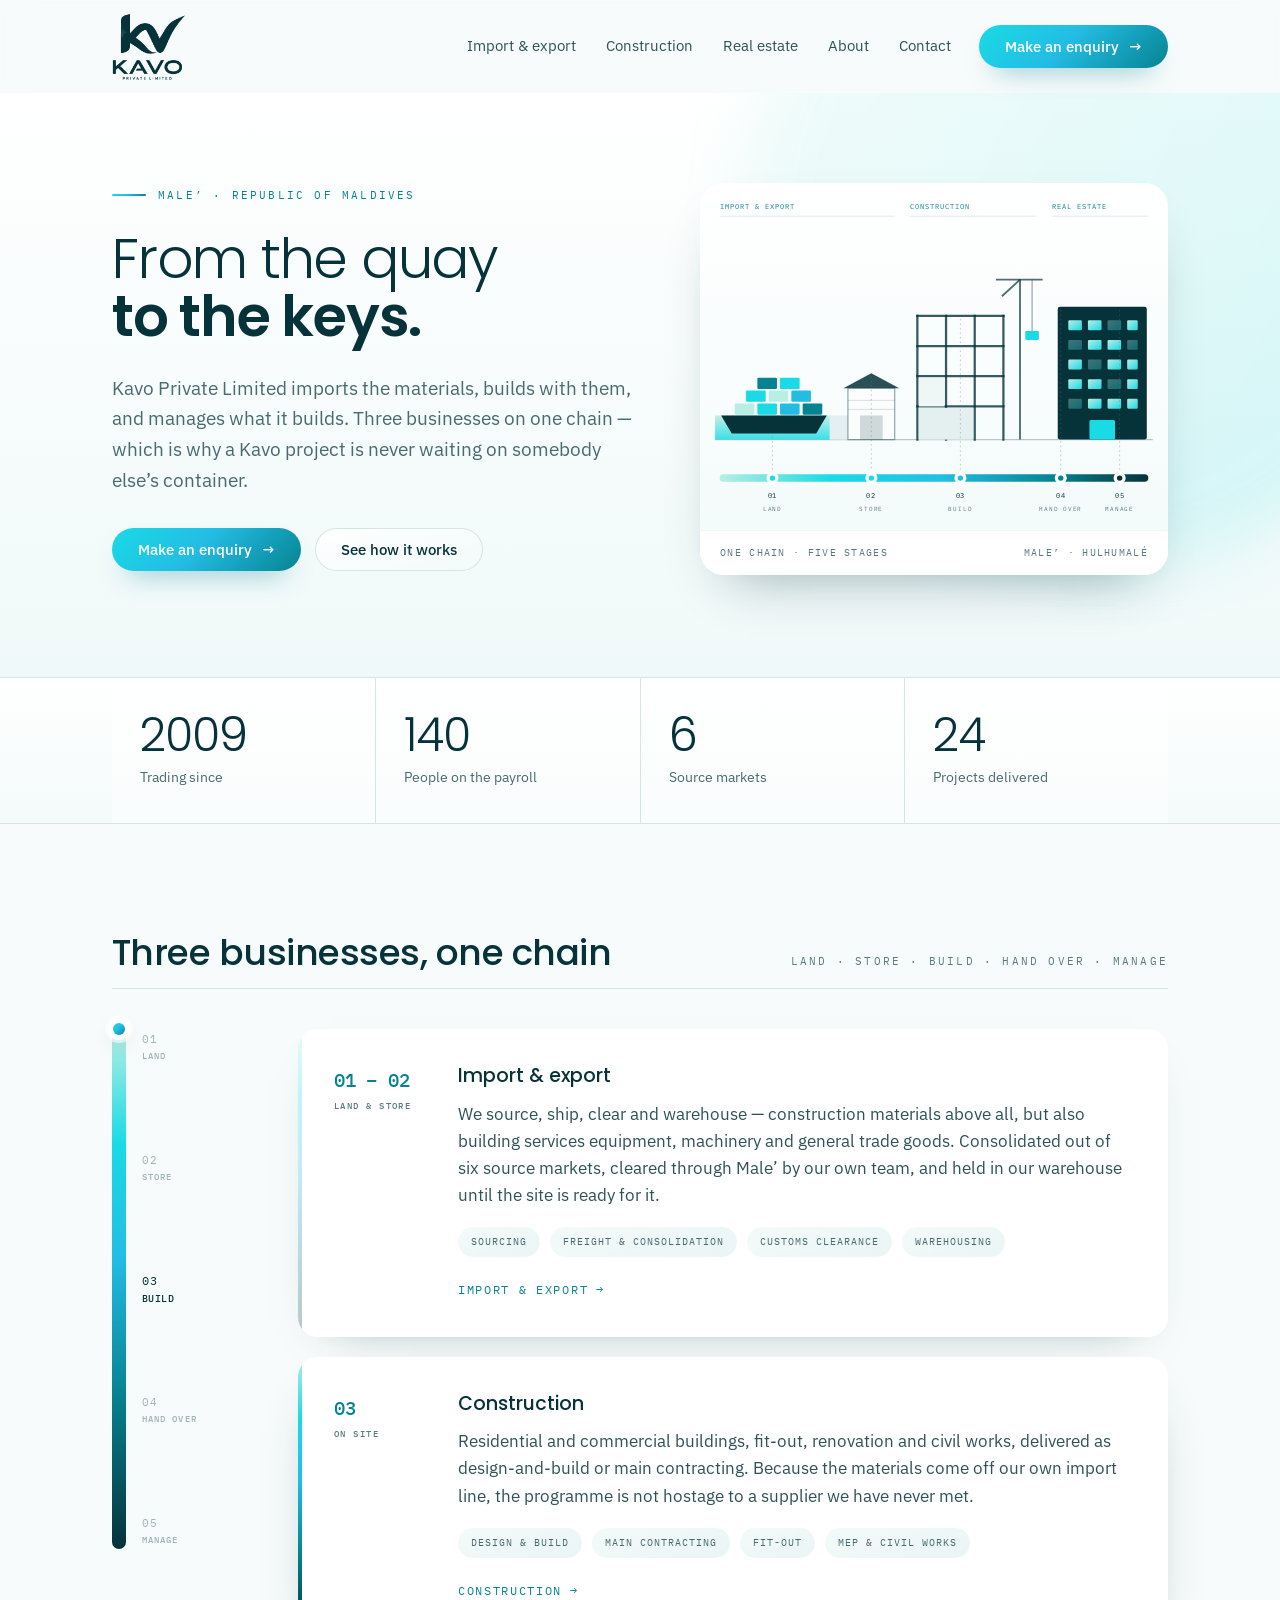
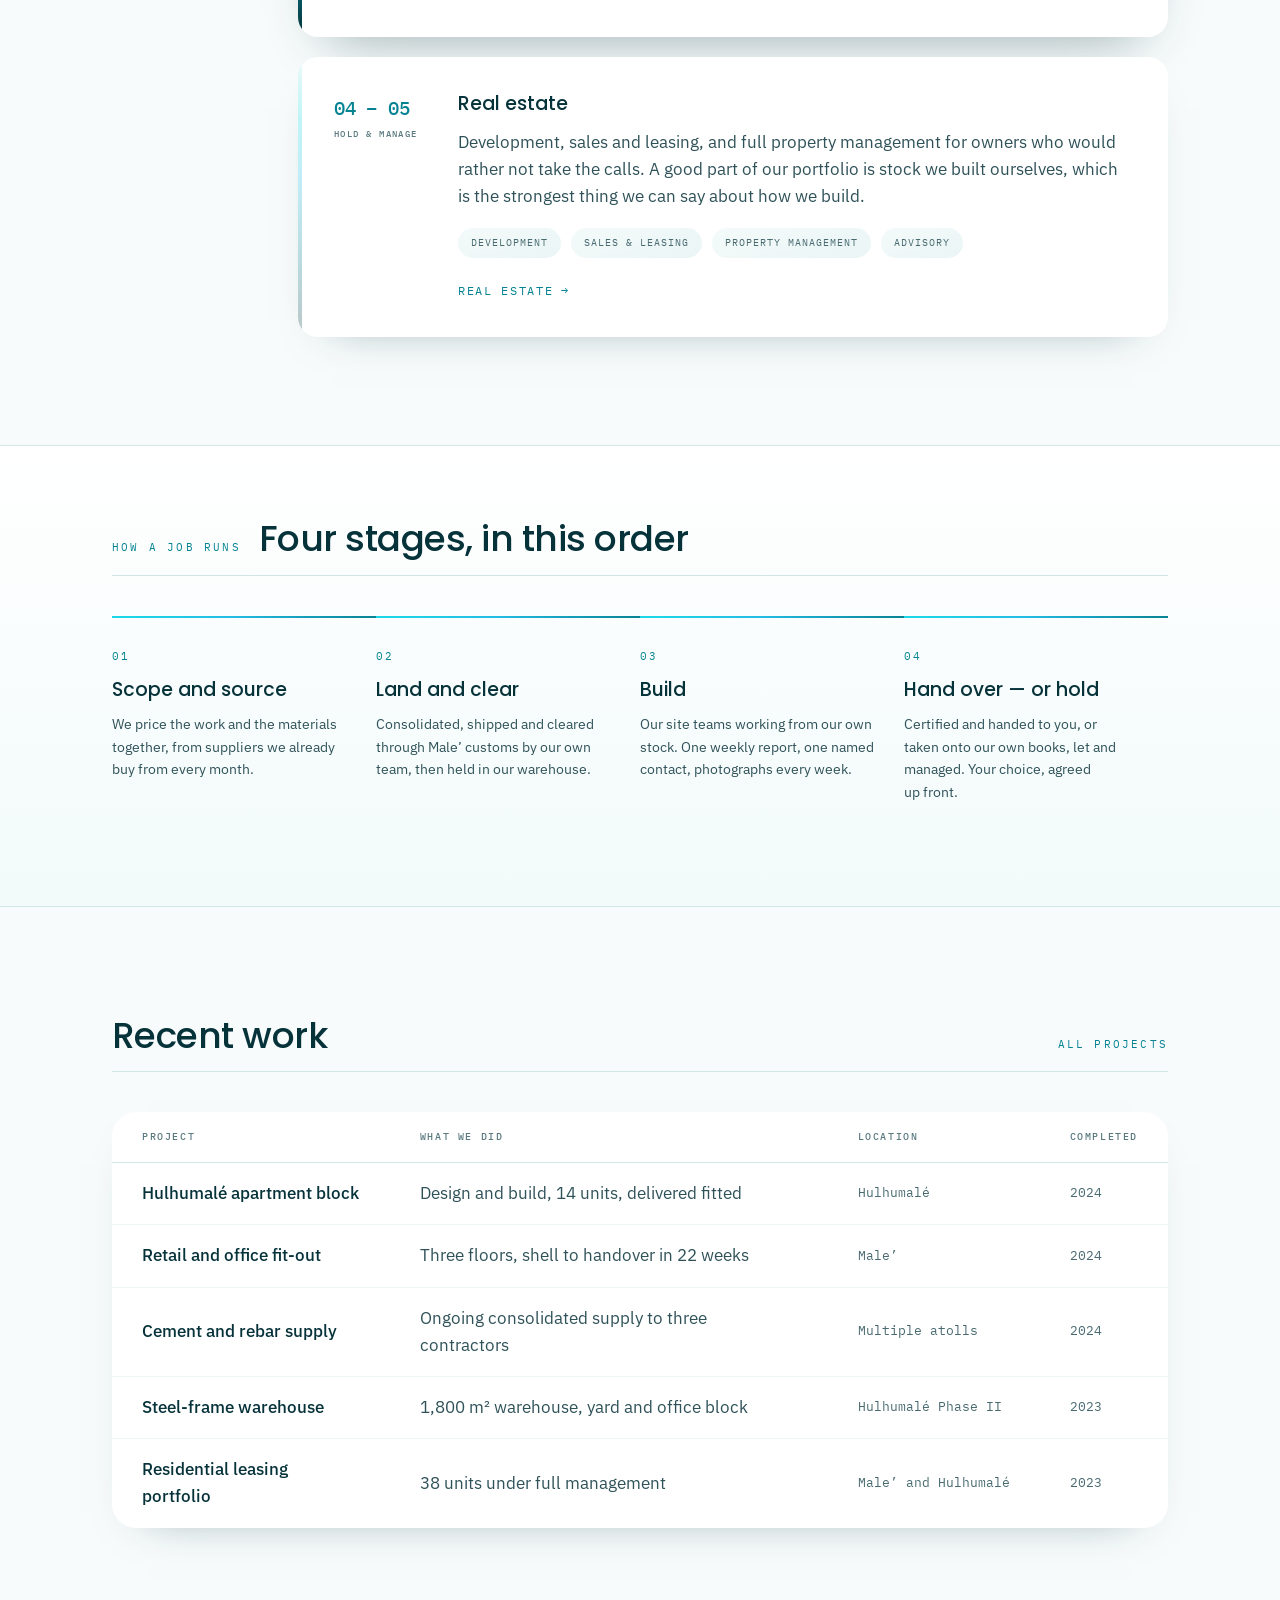
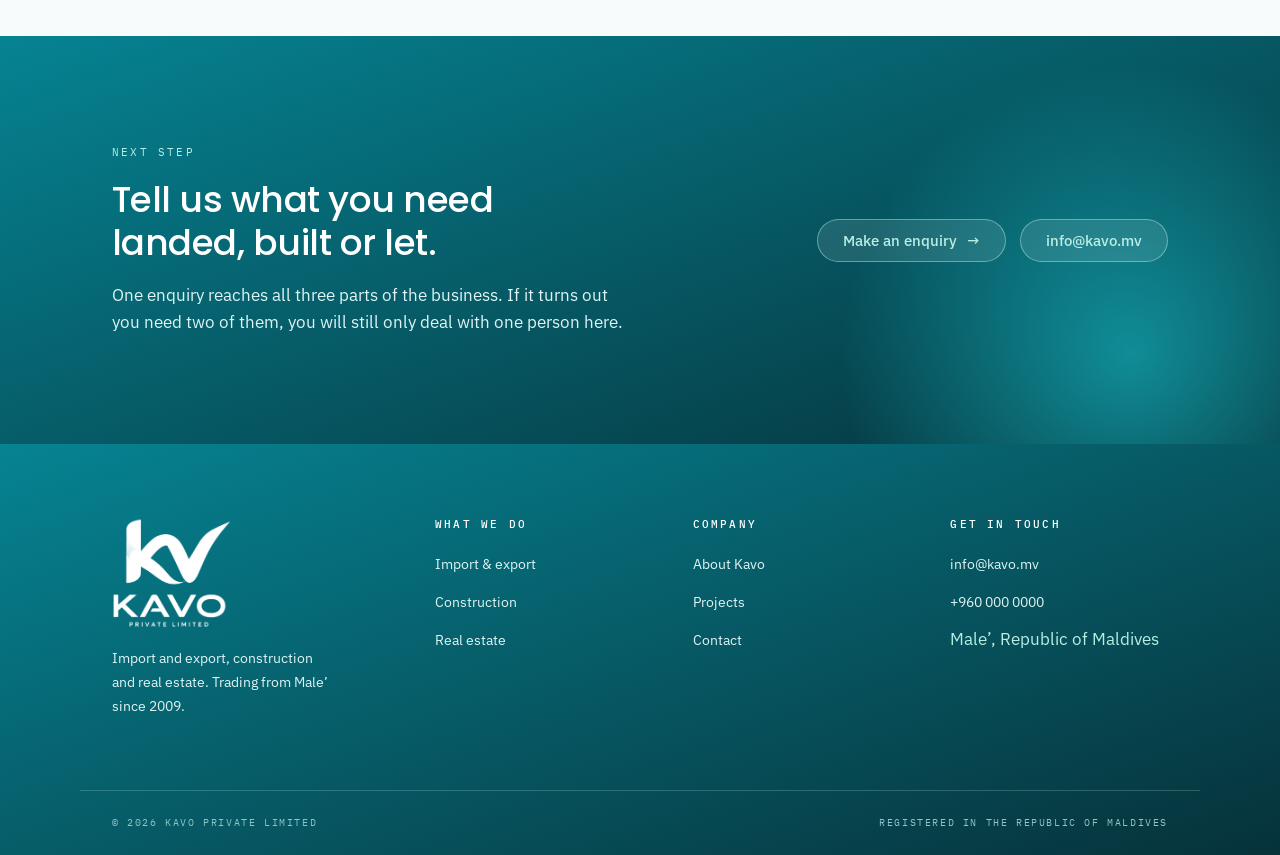
==== index.html @ 5fb44d89 "Add Kavo Private Limited corporate website Static site for the import/export, construction and real " ====
<!DOCTYPE html>
<html lang="en">
<head>
<meta charset="utf-8">
<meta name="viewport" content="width=device-width, initial-scale=1">
<link rel="icon" href="assets/favicon-32.png" sizes="32x32" type="image/png">
<link rel="icon" href="assets/favicon-64.png" sizes="64x64" type="image/png">
<link rel="apple-touch-icon" href="assets/apple-touch-icon.png">
<meta name="theme-color" content="#06323A">
<link rel="preconnect" href="https://fonts.googleapis.com">
<link rel="preconnect" href="https://fonts.gstatic.com" crossorigin>
<link href="https://fonts.googleapis.com/css2?family=Poppins:wght@300;400;500;600&family=IBM+Plex+Sans:wght@300;400;500;600&family=IBM+Plex+Mono:wght@400;500&display=swap" rel="stylesheet">
<link rel="stylesheet" href="css/kavo.css">

<noscript><style>.rise{opacity:1!important;transform:none!important}.step::before{width:100%!important}</style></noscript>
<title>Kavo Private Limited &mdash; import and export, construction and real estate, Maldives</title>
<meta name="description" content="Kavo Private Limited imports building materials and general goods, builds residential and commercial property, and manages real estate. Male&#39;, Republic of Maldives.">
</head>
<body>
<a class="skiplink" href="#main">Skip to content</a>
<header class="hdr">
  <div class="wrap hdr__in">
    <a class="hdr__logo" href="index.html" aria-label="Kavo Private Limited &mdash; home">
      <img src="assets/kavo-lockup-deep.png" alt="Kavo Private Limited" width="1048" height="982">
    </a>
    <button class="navtoggle" type="button" aria-expanded="false" aria-controls="sitenav" aria-label="Open menu">
      <span></span><span></span><span></span>
    </button>
    <nav class="nav" id="sitenav" aria-label="Main">
        <a href="import-export.html">Import &amp; export</a>
        <a href="construction.html">Construction</a>
        <a href="real-estate.html">Real estate</a>
        <a href="about.html">About</a>
        <a href="contact.html">Contact</a>
    </nav>
    <div class="hdr__cta">
      <a class="btn btn--primary" href="contact.html">Make an enquiry <span class="arw" aria-hidden="true">&rarr;</span></a>
    </div>
  </div>
</header>
<main id="main">
<section class="hero">
  <div class="wrap hero__in">
    <div class="hero__copy">
      <p class="label hero__place">Male&rsquo; &middot; Republic of Maldives</p>
      <h1 class="display">From the quay<br><em>to the keys.</em></h1>
      <p class="lede measure">Kavo Private Limited imports the materials, builds with them, and manages what it builds. Three businesses on one chain &mdash; which is why a Kavo project is never waiting on somebody else&rsquo;s container.</p>
      <div class="hero__actions">
        <a class="btn btn--primary" href="contact.html">Make an enquiry <span class="arw" aria-hidden="true">&rarr;</span></a>
        <a class="btn btn--ghost" href="#chain">See how it works</a>
      </div>
    </div>
    <div class="hero__fig">
<figure class="figcard" style="margin:0">
  <svg viewBox="0 0 620 460" role="img" aria-labelledby="chTitle chDesc">
    <title id="chTitle">The Kavo chain: import, construction, real estate</title>
    <desc id="chDesc">A schematic running left to right: goods landed at the quay and held in the warehouse, then a building under construction, then a finished building let and managed. One gradient line links the five stages beneath.</desc>
    <defs>
      <linearGradient id="spine" x1="0" y1="0" x2="1" y2="0">
        <stop offset="0%" stop-color="#B8EEE3"/>
        <stop offset="26%" stop-color="#1ADAE5"/>
        <stop offset="52%" stop-color="#23BDE4"/>
        <stop offset="78%" stop-color="#068392"/>
        <stop offset="100%" stop-color="#06323A"/>
      </linearGradient>
      <linearGradient id="sea" x1="0" y1="0" x2="0" y2="1">
        <stop offset="0%" stop-color="#B8EEE3"/>
        <stop offset="100%" stop-color="#1ADAE5"/>
      </linearGradient>
      <linearGradient id="lit" x1="0" y1="0" x2="1" y2="1">
        <stop offset="0%" stop-color="#B8EEE3"/>
        <stop offset="100%" stop-color="#1ADAE5"/>
      </linearGradient>
      <linearGradient id="sky" x1="0" y1="0" x2="0" y2="1">
        <stop offset="0%" stop-color="#FFFFFF"/>
        <stop offset="100%" stop-color="#F4FBFB"/>
      </linearGradient>
    </defs>

    <rect x="0" y="0" width="620" height="460" fill="url(#sky)"/>

    <!-- zone captions -->
    <g font-family="'IBM Plex Mono', monospace" font-size="9" letter-spacing="1.4" fill="#068392">
      <text x="26" y="34">IMPORT &amp; EXPORT</text>
      <text x="278" y="34">CONSTRUCTION</text>
      <text x="466" y="34">REAL ESTATE</text>
    </g>
    <g stroke="#D3E6E6" stroke-width="1">
      <line x1="26" y1="44" x2="258" y2="44"/>
      <line x1="278" y1="44" x2="446" y2="44"/>
      <line x1="466" y1="44" x2="594" y2="44"/>
    </g>

    <!-- ground -->
    <line x1="20" y1="340" x2="600" y2="340" stroke="#06323A" stroke-opacity=".26" stroke-width="1.5"/>

    <!-- 01 · the quay: water, ship, containers -->
    <rect x="20" y="308" width="152" height="32" fill="url(#sea)" opacity=".85"/>
    <path d="M28,308 L168,308 L154,332 L42,332 Z" fill="#06323A"/>
    <g>
      <rect x="46" y="292" width="26" height="15" rx="1.5" fill="#B8EEE3"/>
      <rect x="76" y="292" width="26" height="15" rx="1.5" fill="#1ADAE5"/>
      <rect x="106" y="292" width="26" height="15" rx="1.5" fill="#23BDE4"/>
      <rect x="136" y="292" width="26" height="15" rx="1.5" fill="#068392"/>
      <rect x="61" y="275" width="26" height="15" rx="1.5" fill="#1ADAE5"/>
      <rect x="91" y="275" width="26" height="15" rx="1.5" fill="#B8EEE3"/>
      <rect x="121" y="275" width="26" height="15" rx="1.5" fill="#23BDE4"/>
      <rect x="76" y="258" width="26" height="15" rx="1.5" fill="#068392"/>
      <rect x="106" y="258" width="26" height="15" rx="1.5" fill="#1ADAE5"/>
    </g>
    <rect x="172" y="308" width="30" height="32" fill="#E4EFEF"/>

    <!-- 02 · the warehouse -->
    <path d="M196,272 L258,272 L258,340 L196,340 Z" fill="#FBFDFD" stroke="#06323A" stroke-opacity=".45" stroke-width="1.5"/>
    <path d="M190,272 L227,252 L264,272 Z" fill="#06323A" fill-opacity=".85"/>
    <rect x="212" y="308" width="30" height="32" fill="#06323A" fill-opacity=".18"/>
    <g stroke="#06323A" stroke-opacity=".2" stroke-width="1">
      <line x1="196" y1="288" x2="258" y2="288"/>
      <line x1="196" y1="300" x2="258" y2="300"/>
    </g>

    <!-- 03 · under construction, with crane -->
    <g stroke="#06323A" stroke-opacity=".8" stroke-width="3" stroke-linecap="square" fill="none">
      <line x1="288" y1="340" x2="288" y2="176"/>
      <line x1="326" y1="340" x2="326" y2="176"/>
      <line x1="364" y1="340" x2="364" y2="176"/>
      <line x1="402" y1="340" x2="402" y2="176"/>
      <line x1="288" y1="176" x2="402" y2="176"/>
      <line x1="288" y1="216" x2="402" y2="216"/>
      <line x1="288" y1="256" x2="402" y2="256"/>
      <line x1="288" y1="296" x2="402" y2="296"/>
    </g>
    <rect x="290" y="298" width="72" height="42" fill="#E4EFEF"/>
    <rect x="290" y="258" width="34" height="38" fill="#EEF6F6"/>
    <g stroke="#06323A" stroke-opacity=".7" stroke-width="2.5" fill="none">
      <line x1="424" y1="340" x2="424" y2="128"/>
      <line x1="392" y1="128" x2="454" y2="128"/>
      <line x1="424" y1="128" x2="400" y2="150"/>
    </g>
    <line x1="440" y1="128" x2="440" y2="196" stroke="#06323A" stroke-opacity=".55" stroke-width="1.2"/>
    <rect x="431" y="196" width="18" height="12" rx="1.5" fill="#1ADAE5"/>

    <!-- 04–05 · the finished, occupied building -->
    <rect x="474" y="164" width="118" height="176" rx="3" fill="#06323A"/>
    <g fill="url(#lit)">
      <rect x="488" y="182" width="18" height="13" rx="1.5"/>
      <rect x="514" y="182" width="18" height="13" rx="1.5"/>
      <rect x="540" y="182" width="18" height="13" rx="1.5" opacity=".35"/>
      <rect x="566" y="182" width="14" height="13" rx="1.5"/>
      <rect x="488" y="208" width="18" height="13" rx="1.5" opacity=".35"/>
      <rect x="514" y="208" width="18" height="13" rx="1.5"/>
      <rect x="540" y="208" width="18" height="13" rx="1.5"/>
      <rect x="566" y="208" width="14" height="13" rx="1.5" opacity=".35"/>
      <rect x="488" y="234" width="18" height="13" rx="1.5"/>
      <rect x="514" y="234" width="18" height="13" rx="1.5" opacity=".35"/>
      <rect x="540" y="234" width="18" height="13" rx="1.5"/>
      <rect x="566" y="234" width="14" height="13" rx="1.5"/>
      <rect x="488" y="260" width="18" height="13" rx="1.5"/>
      <rect x="514" y="260" width="18" height="13" rx="1.5"/>
      <rect x="540" y="260" width="18" height="13" rx="1.5" opacity=".35"/>
      <rect x="566" y="260" width="14" height="13" rx="1.5"/>
      <rect x="488" y="286" width="18" height="13" rx="1.5" opacity=".35"/>
      <rect x="514" y="286" width="18" height="13" rx="1.5"/>
      <rect x="540" y="286" width="18" height="13" rx="1.5"/>
      <rect x="566" y="286" width="14" height="13" rx="1.5"/>
    </g>
    <rect x="516" y="314" width="34" height="26" rx="2" fill="#1ADAE5"/>

    <!-- the chain: one line through all five stages -->
    <rect x="26" y="386" width="568" height="10" rx="5" fill="url(#spine)"/>
    <g stroke="#5B7A80" stroke-opacity=".5" stroke-width="1" stroke-dasharray="2 4">
      <line x1="96" y1="336" x2="96" y2="380"/>
      <line x1="227" y1="256" x2="227" y2="380"/>
      <line x1="345" y1="180" x2="345" y2="380"/>
      <line x1="478" y1="168" x2="478" y2="380"/>
      <line x1="556" y1="168" x2="556" y2="380"/>
    </g>
    <g>
      <circle cx="96" cy="391" r="8" fill="#FFFFFF"/><circle cx="96" cy="391" r="3.6" fill="#1ADAE5"/>
      <circle cx="227" cy="391" r="8" fill="#FFFFFF"/><circle cx="227" cy="391" r="3.6" fill="#1ADAE5"/>
      <circle cx="345" cy="391" r="8" fill="#FFFFFF"/><circle cx="345" cy="391" r="3.6" fill="#23BDE4"/>
      <circle cx="478" cy="391" r="8" fill="#FFFFFF"/><circle cx="478" cy="391" r="3.6" fill="#068392"/>
      <circle cx="556" cy="391" r="8" fill="#FFFFFF"/><circle cx="556" cy="391" r="3.6" fill="#06323A"/>
    </g>
    <g font-family="'IBM Plex Mono', monospace" font-size="9" letter-spacing="1.1" fill="#06323A" text-anchor="middle">
      <text x="96" y="418">01</text><text x="227" y="418">02</text><text x="345" y="418">03</text>
      <text x="478" y="418">04</text><text x="556" y="418">05</text>
    </g>
    <g font-family="'IBM Plex Mono', monospace" font-size="8.5" letter-spacing="1" fill="#5B7A80" text-anchor="middle">
      <text x="96" y="434">LAND</text><text x="227" y="434">STORE</text><text x="345" y="434">BUILD</text>
      <text x="478" y="434">HAND OVER</text><text x="556" y="434">MANAGE</text>
    </g>
  </svg>
  <figcaption class="figcard__cap">
    <span>One chain &middot; five stages</span>
    <span>Male&rsquo; &middot; Hulhumal&eacute;</span>
  </figcaption>
</figure>
    </div>
  </div>
</section>

<section class="figs">
  <div class="wrap">
    <div class="figs__grid">
      <div class="fig">
        <p class="fig__n">2009</p>
        <p class="fig__t">Trading since</p>
      </div>
      <div class="fig">
        <p class="fig__n">140</p>
        <p class="fig__t">People on the payroll</p>
      </div>
      <div class="fig">
        <p class="fig__n">6</p>
        <p class="fig__t">Source markets</p>
      </div>
      <div class="fig">
        <p class="fig__n">24</p>
        <p class="fig__t">Projects delivered</p>
      </div>
    </div>
  </div>
</section>

<section class="band" id="chain">
  <div class="wrap">
    <div class="sechead">
      <h2 class="h2">Three businesses, one chain</h2>
      <p class="label label--muted">Land &middot; store &middot; build &middot; hand over &middot; manage</p>
    </div>
    <div class="chain">
  <div class="gauge" aria-hidden="true">
    <div class="gauge__inner">
      <div class="gauge__bar"><span class="gauge__dot"></span></div>
      <div class="gauge__ticks">
        <div class="gauge__tick" data-tick="land">01<b>Land</b></div>
        <div class="gauge__tick" data-tick="store">02<b>Store</b></div>
        <div class="gauge__tick" data-tick="build">03<b>Build</b></div>
        <div class="gauge__tick" data-tick="hand">04<b>Hand over</b></div>
        <div class="gauge__tick" data-tick="manage">05<b>Manage</b></div>
      </div>
    </div>
  </div>
      <div class="bands">
      <article class="dband rise" id="import-export" data-pos="25%" data-tick="store">
        <p class="dband__d mono">01 &ndash; 02<span>Land &amp; store</span></p>
        <div class="dband__body">
          <h3 class="h3">Import &amp; export</h3>
          <p>We source, ship, clear and warehouse &mdash; construction materials above all, but also building services equipment, machinery and general trade goods. Consolidated out of six source markets, cleared through Male&rsquo; by our own team, and held in our warehouse until the site is ready for it.</p>
          <ul class="dband__list">
            <li>Sourcing</li>
            <li>Freight &amp; consolidation</li>
            <li>Customs clearance</li>
            <li>Warehousing</li>
          </ul>
          <p style="margin-top:6px"><a class="textlink" href="import-export.html">Import &amp; export <span class="arw" aria-hidden="true">&rarr;</span></a></p>
        </div>
      </article>
      <article class="dband rise" id="construction" data-pos="50%" data-tick="build">
        <p class="dband__d mono">03<span>On site</span></p>
        <div class="dband__body">
          <h3 class="h3">Construction</h3>
          <p>Residential and commercial buildings, fit-out, renovation and civil works, delivered as design-and-build or main contracting. Because the materials come off our own import line, the programme is not hostage to a supplier we have never met.</p>
          <ul class="dband__list">
            <li>Design &amp; build</li>
            <li>Main contracting</li>
            <li>Fit-out</li>
            <li>MEP &amp; civil works</li>
          </ul>
          <p style="margin-top:6px"><a class="textlink" href="construction.html">Construction <span class="arw" aria-hidden="true">&rarr;</span></a></p>
        </div>
      </article>
      <article class="dband rise" id="real-estate" data-pos="100%" data-tick="manage">
        <p class="dband__d mono">04 &ndash; 05<span>Hold &amp; manage</span></p>
        <div class="dband__body">
          <h3 class="h3">Real estate</h3>
          <p>Development, sales and leasing, and full property management for owners who would rather not take the calls. A good part of our portfolio is stock we built ourselves, which is the strongest thing we can say about how we build.</p>
          <ul class="dband__list">
            <li>Development</li>
            <li>Sales &amp; leasing</li>
            <li>Property management</li>
            <li>Advisory</li>
          </ul>
          <p style="margin-top:6px"><a class="textlink" href="real-estate.html">Real estate <span class="arw" aria-hidden="true">&rarr;</span></a></p>
        </div>
      </article>
      </div>
    </div>
  </div>
</section>

<section class="band band--tight" style="background:linear-gradient(180deg,#FFFFFF,#F2FAFA);border-top:1px solid var(--line);border-bottom:1px solid var(--line)">
  <div class="wrap">
    <div class="sechead">
      <p class="label">How a job runs</p>
      <h2 class="h2">Four stages, in this order</h2>
    </div>
    <div class="steps">
      <div class="step">
        <span class="step__n mono">01</span>
        <h3 class="h3" style="margin-bottom:10px">Scope and source</h3>
        <p class="small">We price the work and the materials together, from suppliers we already buy from every month.</p>
      </div>
      <div class="step">
        <span class="step__n mono">02</span>
        <h3 class="h3" style="margin-bottom:10px">Land and clear</h3>
        <p class="small">Consolidated, shipped and cleared through Male&rsquo; customs by our own team, then held in our warehouse.</p>
      </div>
      <div class="step">
        <span class="step__n mono">03</span>
        <h3 class="h3" style="margin-bottom:10px">Build</h3>
        <p class="small">Our site teams working from our own stock. One weekly report, one named contact, photographs every week.</p>
      </div>
      <div class="step">
        <span class="step__n mono">04</span>
        <h3 class="h3" style="margin-bottom:10px">Hand over &mdash; or hold</h3>
        <p class="small">Certified and handed to you, or taken onto our own books, let and managed. Your choice, agreed up front.</p>
      </div>
    </div>
  </div>
</section>

<section class="band">
  <div class="wrap">
    <div class="sechead">
      <h2 class="h2">Recent work</h2>
      <p class="label label--muted"><a href="construction.html#projects">All projects</a></p>
    </div>
    <div class="record rise">
      <div class="record__scroll">
        <table>
          <thead>
            <tr><th scope="col">Project</th><th scope="col">What we did</th><th scope="col">Location</th><th scope="col">Completed</th></tr>
          </thead>
          <tbody>
            <tr><td>Hulhumal&eacute; apartment block</td><td>Design and build, 14 units, delivered fitted</td><td class="num">Hulhumal&eacute;</td><td class="num">2024</td></tr>
            <tr><td>Retail and office fit-out</td><td>Three floors, shell to handover in 22 weeks</td><td class="num">Male&rsquo;</td><td class="num">2024</td></tr>
            <tr><td>Cement and rebar supply</td><td>Ongoing consolidated supply to three contractors</td><td class="num">Multiple atolls</td><td class="num">2024</td></tr>
            <tr><td>Steel-frame warehouse</td><td>1,800 m&sup2; warehouse, yard and office block</td><td class="num">Hulhumal&eacute; Phase II</td><td class="num">2023</td></tr>
            <tr><td>Residential leasing portfolio</td><td>38 units under full management</td><td class="num">Male&rsquo; and Hulhumal&eacute;</td><td class="num">2023</td></tr>
          </tbody>
        </table>
      </div>
    </div>
  </div>
</section>

<section class="band deepblock">
  <div class="wrap cta__in">
    <div style="display:flex;flex-direction:column;gap:18px;max-width:52ch">
      <p class="label label--onDark">Next step</p>
      <h2 class="h2">Tell us what you need landed, built or let.</h2>
      <p>One enquiry reaches all three parts of the business. If it turns out you need two of them, you will still only deal with one person here.</p>
    </div>
    <div style="display:flex;gap:14px;flex-wrap:wrap;position:relative;z-index:1">
      <a class="btn btn--onDark" href="contact.html">Make an enquiry <span class="arw" aria-hidden="true">&rarr;</span></a>
      <a class="btn btn--onDark" href="mailto:info@kavo.mv">info@kavo.mv</a>
    </div>
  </div>
</section>
</main>
<footer class="ftr">
  <div class="wrap ftr__top">
    <div class="ftr__brand">
      <img src="assets/kavo-lockup-white.png" alt="Kavo Private Limited" width="1048" height="982">
      <p>Import and export, construction and real estate. Trading from Male&rsquo; since 2009.</p>
    </div>
    <div>
      <h4>What we do</h4>
      <ul>
        <li><a href="import-export.html">Import &amp; export</a></li>
        <li><a href="construction.html">Construction</a></li>
        <li><a href="real-estate.html">Real estate</a></li>
      </ul>
    </div>
    <div>
      <h4>Company</h4>
      <ul>
        <li><a href="about.html">About Kavo</a></li>
        <li><a href="construction.html#projects">Projects</a></li>
        <li><a href="contact.html">Contact</a></li>
      </ul>
    </div>
    <div>
      <h4>Get in touch</h4>
      <ul>
        <li><a href="mailto:info@kavo.mv">info@kavo.mv</a></li>
        <li><a href="tel:+9600000000">+960 000 0000</a></li>
        <li>Male&rsquo;, Republic of Maldives</li>
      </ul>
    </div>
  </div>
  <div class="wrap ftr__base">
    <span>&copy; 2026 Kavo Private Limited</span>
    <span>Registered in the Republic of Maldives</span>
  </div>
</footer>
<script src="js/kavo.js"></script>
</body>
</html>
---- css/kavo.css ----
/* ==========================================================================
   Kavo Private Limited — corporate site
   Built to the Kavo Brand Kit v1.0. Gradient-first: no flat brand fills.
   Balance target 60 light ground / 25 lagoon gradient / 15 abyss.
   ========================================================================== */

:root {
  /* Palette — a bathymetric ramp, shallow to deep */
  --reef:    #B8EEE3;
  --lagoon:  #1ADAE5;
  --channel: #23BDE4;
  --deep:    #068392;
  --abyss:   #06323A;

  /* Neutrals */
  --shell:   #F7FBFB;
  --mist:    #E4EFEF;
  --slate:   #5B7A80;
  --ink:     #06323A;
  --ink-2:   #2F5259;
  --ink-3:   #486A70;
  --line:    #D3E6E6;
  --line-soft: #EEF6F6;

  /* Approved gradients */
  --g-shallow: linear-gradient(120deg, #B8EEE3, #1ADAE5);
  --g-channel: linear-gradient(135deg, #1ADAE5, #23BDE4 45%, #068392);
  --g-depth:   linear-gradient(160deg, #068392, #06323A);
  --g-lagoon:  linear-gradient(120deg, #B8EEE3 0%, #1ADAE5 45%, #23BDE4 68%, #068392 100%);
  --g-hero:    linear-gradient(125deg, #06323A 0%, #068392 52%, #1ADAE5 100%);
  --g-column:  linear-gradient(180deg, #B8EEE3 0%, #1ADAE5 22%, #23BDE4 44%, #068392 70%, #06323A 100%);

  --shadow:    0 18px 44px -34px rgba(6, 50, 58, .5);
  --shadow-lg: 0 26px 54px -30px rgba(6, 50, 58, .45);

  --r-lg: 24px;
  --r:    20px;
  --r-sm: 14px;

  --wrap: 1120px;
  --gutter: 32px;
  --header-h: 92px;
}

*, *::before, *::after { box-sizing: border-box; }

html { -webkit-text-size-adjust: 100%; scroll-behavior: smooth; }
@media (prefers-reduced-motion: reduce) { html { scroll-behavior: auto; } }

body {
  margin: 0;
  font-family: 'IBM Plex Sans', system-ui, -apple-system, sans-serif;
  font-size: 17px;
  line-height: 1.6;
  color: var(--ink-2);
  background: var(--shell);
  -webkit-font-smoothing: antialiased;
}

img { max-width: 100%; height: auto; display: block; }

h1, h2, h3, h4 {
  font-family: Poppins, system-ui, sans-serif;
  color: var(--ink);
  margin: 0;
  text-wrap: balance;
}
p { margin: 0; text-wrap: pretty; }

a { color: var(--deep); text-decoration: none; transition: color .18s ease; }
a:hover { color: var(--abyss); }

:focus-visible {
  outline: 2px solid var(--deep);
  outline-offset: 3px;
  border-radius: 4px;
}

/* --------------------------------------------------------------- primitives */

.wrap {
  width: 100%;
  max-width: var(--wrap);
  margin-inline: auto;
  padding-inline: var(--gutter);
}

.band { padding-block: clamp(64px, 9vw, 108px); }
.band--tight { padding-block: clamp(48px, 6vw, 72px); }

.label {
  font-family: 'IBM Plex Mono', ui-monospace, monospace;
  font-size: 11px;
  letter-spacing: .2em;
  text-transform: uppercase;
  color: var(--deep);
  margin: 0;
}
.label--muted { color: var(--slate); }
.label--onDark { color: var(--reef); }

.mono {
  font-family: 'IBM Plex Mono', ui-monospace, monospace;
  font-variant-numeric: tabular-nums;
}

.display {
  font-weight: 300;
  font-size: clamp(36px, 5vw, 56px);
  line-height: 1.04;
  letter-spacing: -.022em;
  text-wrap: pretty;
}
.display em { font-style: normal; font-weight: 600; }

.h2 {
  font-weight: 500;
  font-size: clamp(27px, 3.3vw, 36px);
  line-height: 1.18;
  letter-spacing: -.014em;
}
.h3 { font-weight: 500; font-size: 19px; line-height: 1.35; }

.lede { font-size: clamp(17px, 1.5vw, 19px); line-height: 1.62; color: var(--ink-3); }
.small { font-size: 14px; line-height: 1.62; }

.measure { max-width: 58ch; }
.measure-sm { max-width: 44ch; }

/* Section heading: eyebrow + rule, matching the brand kit's section device */
.sechead {
  display: flex;
  align-items: baseline;
  gap: 18px;
  flex-wrap: wrap;
  border-bottom: 1px solid var(--line);
  padding-bottom: 14px;
  margin-bottom: 40px;
}
.sechead > .label:last-child { margin-left: auto; }
.sechead--onDark { border-bottom-color: rgba(184, 238, 227, .24); }
.sechead--onDark .h2 { color: #fff; }

/* --------------------------------------------------------------- buttons */

.btn {
  display: inline-flex;
  align-items: center;
  gap: 10px;
  padding: 14px 26px;
  border-radius: 999px;
  border: 0;
  font-family: 'IBM Plex Sans', sans-serif;
  font-size: 15px;
  font-weight: 500;
  line-height: 1;
  cursor: pointer;
  transition: transform .18s ease, box-shadow .18s ease, color .18s ease;
}
.btn:hover { transform: translateY(-2px); }

.btn--primary {
  background: var(--g-channel);
  color: #fff;
  box-shadow: 0 14px 28px -16px rgba(6, 131, 146, .8);
}
.btn--primary:hover { color: #fff; box-shadow: 0 20px 34px -16px rgba(6, 131, 146, .85); }

.btn--ghost {
  background: linear-gradient(160deg, #fff, #F2FAFA);
  color: var(--abyss);
  box-shadow: inset 0 0 0 1px var(--line);
}
.btn--ghost:hover { color: var(--deep); box-shadow: inset 0 0 0 1px var(--deep); }

.btn--onDark {
  background: rgba(255, 255, 255, .1);
  color: #fff;
  box-shadow: inset 0 0 0 1px rgba(184, 238, 227, .45);
}
.btn--onDark:hover { color: var(--abyss); background: var(--reef); box-shadow: none; }

.btn .arw { transition: transform .18s ease; }
.btn:hover .arw { transform: translateX(3px); }

.textlink {
  display: inline-flex;
  align-items: center;
  gap: 8px;
  font-family: 'IBM Plex Mono', monospace;
  font-size: 12px;
  letter-spacing: .14em;
  text-transform: uppercase;
}
.textlink .arw { transition: transform .18s ease; }
.textlink:hover .arw { transform: translateX(3px); }

/* --------------------------------------------------------------- header */

.hdr {
  position: sticky;
  top: 0;
  z-index: 60;
  background: rgba(247, 251, 251, .82);
  backdrop-filter: blur(14px) saturate(1.4);
  -webkit-backdrop-filter: blur(14px) saturate(1.4);
  border-bottom: 1px solid transparent;
  transition: border-color .2s ease, background .2s ease;
}
.hdr.is-stuck { border-bottom-color: var(--line); }

.hdr__in {
  height: var(--header-h);
  display: flex;
  align-items: center;
  gap: 28px;
}

.hdr__logo { display: flex; align-items: center; flex: none; }
.hdr__logo img { height: 68px; width: auto; }

.nav { margin-left: auto; display: flex; align-items: center; gap: 30px; }
.nav a {
  font-size: 15px;
  color: var(--ink-2);
  position: relative;
  padding-block: 6px;
}
.nav a::after {
  content: "";
  position: absolute;
  left: 0; right: 0; bottom: 0;
  height: 2px;
  border-radius: 2px;
  background: var(--g-channel);
  transform: scaleX(0);
  transform-origin: left;
  transition: transform .2s ease;
}
.nav a:hover::after, .nav a[aria-current="page"]::after { transform: scaleX(1); }
.nav a[aria-current="page"] { color: var(--abyss); }

.hdr__cta { flex: none; }

.navtoggle {
  display: none;
  margin-left: auto;
  width: 44px; height: 44px;
  border: 0; padding: 0;
  border-radius: 12px;
  background: linear-gradient(160deg, #fff, #F2FAFA);
  box-shadow: inset 0 0 0 1px var(--line);
  cursor: pointer;
}
.navtoggle span {
  display: block;
  width: 18px; height: 1.5px;
  margin: 4px auto;
  border-radius: 2px;
  background: var(--abyss);
  transition: transform .2s ease, opacity .2s ease;
}
.navtoggle[aria-expanded="true"] span:nth-child(1) { transform: translateY(5.5px) rotate(45deg); }
.navtoggle[aria-expanded="true"] span:nth-child(2) { opacity: 0; }
.navtoggle[aria-expanded="true"] span:nth-child(3) { transform: translateY(-5.5px) rotate(-45deg); }

/* --------------------------------------------------------------- hero */

.hero {
  position: relative;
  overflow: hidden;
  background: linear-gradient(180deg, #FFFFFF 0%, #F0F9F9 100%);
}
.hero::before {
  content: "";
  position: absolute;
  top: -240px; right: -180px;
  width: 720px; height: 720px;
  border-radius: 50%;
  background: var(--g-shallow);
  opacity: .16;
  filter: blur(30px);
  pointer-events: none;
}

.hero__in {
  position: relative;
  display: grid;
  grid-template-columns: minmax(0, 1.12fr) minmax(0, 1fr);
  gap: clamp(36px, 5vw, 72px);
  align-items: center;
  padding-block: clamp(56px, 7vw, 92px) clamp(72px, 8vw, 104px);
}

.hero__copy { display: flex; flex-direction: column; gap: 26px; }
.hero__place { display: flex; align-items: center; gap: 12px; }
.hero__place::before {
  content: "";
  width: 34px; height: 2px;
  border-radius: 2px;
  background: var(--g-channel);
}
.hero__actions { display: flex; gap: 14px; flex-wrap: wrap; margin-top: 6px; }

/* Hero signature card: the chain diagram */
.figcard {
  border-radius: var(--r-lg);
  overflow: hidden;
  box-shadow: var(--shadow-lg);
  background: #fff;
}
.figcard svg { display: block; width: 100%; height: auto; }
.figcard__cap {
  display: flex;
  justify-content: space-between;
  gap: 16px;
  flex-wrap: wrap;
  padding: 14px 20px;
  background: #fff;
  border-top: 1px solid var(--line-soft);
  font-family: 'IBM Plex Mono', monospace;
  font-size: 10px;
  letter-spacing: .13em;
  text-transform: uppercase;
  color: var(--slate);
}

.wave-surface { animation: drift 9s ease-in-out infinite alternate; }
@keyframes drift { from { transform: translateX(-10px); } to { transform: translateX(10px); } }

/* --------------------------------------------------------------- figures */

.figs {
  border-top: 1px solid var(--line);
  border-bottom: 1px solid var(--line);
  background: linear-gradient(180deg, #FFFFFF, #F4FAFA);
}
.figs__grid {
  display: grid;
  grid-template-columns: repeat(4, 1fr);
  gap: 1px;
  background: var(--line);
}
.fig {
  background: linear-gradient(180deg, #FFFFFF, #FAFDFD);
  padding: 34px 28px;
  display: flex;
  flex-direction: column;
  gap: 8px;
}
.fig__n {
  font-family: Poppins, sans-serif;
  font-weight: 300;
  font-size: clamp(34px, 4vw, 46px);
  line-height: 1;
  letter-spacing: -.02em;
  color: var(--abyss);
}
.fig__n sup { font-size: .42em; font-weight: 500; top: -.9em; color: var(--deep); }
.fig__t { font-size: 14px; color: var(--ink-3); }

/* ------------------------------------------------------------ the stage rail */

.chain { display: grid; grid-template-columns: 138px minmax(0, 1fr); gap: clamp(24px, 4vw, 48px); }

.gauge { position: relative; }
.gauge__inner {
  position: sticky;
  top: calc(var(--header-h) + 48px);
  display: grid;
  grid-template-columns: 14px 1fr;
  gap: 16px;
  height: min(62vh, 520px);
}
.gauge__bar {
  border-radius: 999px;
  background: var(--g-column);
  position: relative;
}
.gauge__ticks {
  display: flex;
  flex-direction: column;
  justify-content: space-between;
  padding-block: 2px;
}
.gauge__tick {
  font-family: 'IBM Plex Mono', monospace;
  font-size: 11px;
  letter-spacing: .06em;
  color: var(--slate);
  opacity: .55;
  transition: opacity .25s ease, color .25s ease, transform .25s ease;
  transform-origin: left center;
}
.gauge__tick b { display: block; font-weight: 500; letter-spacing: .12em; text-transform: uppercase; font-size: 9px; }
.gauge__tick.is-on { opacity: 1; color: var(--abyss); transform: scale(1.06); }
.gauge__dot {
  position: absolute;
  left: 50%;
  width: 22px; height: 22px;
  margin-left: -11px;
  margin-top: -11px;
  border-radius: 50%;
  background: #fff;
  box-shadow: 0 0 0 3px rgba(255, 255, 255, .6), 0 8px 18px -8px rgba(6, 50, 58, .8);
  top: 0;
  transition: top .45s cubic-bezier(.2, .7, .2, 1);
}
.gauge__dot::after {
  content: "";
  position: absolute;
  inset: 5px;
  border-radius: 50%;
  background: var(--g-channel);
}

.bands { display: flex; flex-direction: column; gap: 20px; }

.dband {
  background: #fff;
  border-radius: var(--r);
  box-shadow: var(--shadow);
  padding: 34px 36px;
  display: grid;
  grid-template-columns: 96px minmax(0, 1fr);
  gap: 28px;
  align-items: start;
  position: relative;
  overflow: hidden;
  transition: box-shadow .3s ease, transform .3s ease;
}
.dband::before {
  content: "";
  position: absolute;
  left: 0; top: 0; bottom: 0;
  width: 4px;
  background: var(--g-column);
  opacity: .28;
  transition: opacity .3s ease;
}
.dband.is-on { box-shadow: var(--shadow-lg); transform: translateY(-2px); }
.dband.is-on::before { opacity: 1; }

.dband__d {
  font-family: 'IBM Plex Mono', monospace;
  font-size: 19px;
  font-weight: 500;
  color: var(--deep);
  letter-spacing: -.01em;
  padding-top: 2px;
}
.dband__d span {
  display: block;
  font-size: 9px;
  letter-spacing: .16em;
  text-transform: uppercase;
  color: var(--slate);
  margin-top: 4px;
}
.dband__body { display: flex; flex-direction: column; gap: 12px; }
.dband__list {
  margin: 6px 0 0;
  padding: 0;
  list-style: none;
  display: flex;
  flex-wrap: wrap;
  gap: 8px 10px;
}
.dband__list li {
  font-family: 'IBM Plex Mono', monospace;
  font-size: 10px;
  letter-spacing: .1em;
  text-transform: uppercase;
  color: var(--ink-3);
  background: linear-gradient(160deg, #F4FAFA, #EAF5F5);
  border-radius: 999px;
  padding: 7px 13px;
}

/* --------------------------------------------------------------- cards */

.grid { display: grid; gap: 24px; }
.grid--2 { grid-template-columns: repeat(2, minmax(0, 1fr)); }
.grid--3 { grid-template-columns: repeat(3, minmax(0, 1fr)); }
.grid--4 { grid-template-columns: repeat(4, minmax(0, 1fr)); }

.card {
  background: #fff;
  border-radius: var(--r);
  box-shadow: var(--shadow);
  padding: 32px;
  display: flex;
  flex-direction: column;
  gap: 12px;
}
.card__k {
  font-family: 'IBM Plex Mono', monospace;
  font-size: 11px;
  letter-spacing: .18em;
  text-transform: uppercase;
  color: var(--deep);
}
.card--rule { border-top: 3px solid transparent; border-image: var(--g-channel) 1; }

/* Asset / fleet card with a gradient plate instead of a photo */
.plate {
  border-radius: var(--r);
  overflow: hidden;
  background: #fff;
  box-shadow: var(--shadow);
  display: flex;
  flex-direction: column;
}
.plate__top {
  height: 148px;
  display: flex;
  align-items: flex-end;
  padding: 20px;
  position: relative;
}
.plate__top--a { background: var(--g-shallow); }
.plate__top--b { background: var(--g-channel); }
.plate__top--c { background: var(--g-depth); }
.plate__top--d { background: var(--g-lagoon); }
.plate__badge {
  font-family: 'IBM Plex Mono', monospace;
  font-size: 10px;
  letter-spacing: .14em;
  text-transform: uppercase;
  padding: 7px 12px;
  border-radius: 999px;
  background: rgba(255, 255, 255, .82);
  color: var(--abyss);
}
.plate__body { padding: 24px; display: flex; flex-direction: column; gap: 10px; }
.plate__spec {
  margin: 8px 0 0;
  padding: 0;
  list-style: none;
  border-top: 1px solid var(--line-soft);
}
.plate__spec li {
  display: flex;
  justify-content: space-between;
  gap: 14px;
  padding: 9px 0;
  border-bottom: 1px solid var(--line-soft);
  font-size: 13px;
  color: var(--ink-3);
}
.plate .plate__spec li { flex-direction: column; align-items: flex-start; gap: 3px; }
.plate__spec b {
  font-family: 'IBM Plex Mono', monospace;
  font-weight: 500;
  font-size: 12px;
  color: var(--abyss);
}

/* Photography slots — brand kit reserves these for real photography */
.photoslot {
  border-radius: var(--r);
  overflow: hidden;
  background: #fff;
  box-shadow: var(--shadow);
}
.photoslot__img {
  height: 200px;
  background: repeating-linear-gradient(45deg, #E4EFEF 0 10px, #F4FAFA 10px 20px);
  display: flex;
  align-items: center;
  justify-content: center;
  font-family: 'IBM Plex Mono', monospace;
  font-size: 11px;
  letter-spacing: .12em;
  text-transform: uppercase;
  color: var(--slate);
  text-align: center;
  padding: 16px;
}
.photoslot__cap { padding: 16px 20px; font-size: 13px; line-height: 1.6; color: var(--ink-3); }

/* --------------------------------------------------------------- record table */

.record { background: #fff; border-radius: var(--r-lg); box-shadow: var(--shadow); overflow: hidden; }
.record table { width: 100%; border-collapse: collapse; }
.record caption { text-align: left; padding: 26px 30px 0; }
.record th, .record td { text-align: left; padding: 17px 30px; border-bottom: 1px solid var(--line-soft); }
.record thead th {
  font-family: 'IBM Plex Mono', monospace;
  font-weight: 500;
  font-size: 10px;
  letter-spacing: .16em;
  text-transform: uppercase;
  color: var(--slate);
  border-bottom-color: var(--line);
}
.record tbody tr:last-child td { border-bottom: 0; }
.record tbody tr { transition: background .2s ease; }
.record tbody tr:hover { background: linear-gradient(90deg, rgba(184, 238, 227, .22), rgba(247, 251, 251, 0)); }
.record td:first-child { font-weight: 500; color: var(--abyss); }
.record td.num { font-family: 'IBM Plex Mono', monospace; font-size: 13px; color: var(--ink-3); white-space: nowrap; }
.record__scroll { overflow-x: auto; }

/* --------------------------------------------------------------- steps */

.steps { display: grid; grid-template-columns: repeat(4, minmax(0, 1fr)); gap: 0; }
.step { padding: 30px 28px 30px 0; border-top: 2px solid var(--mist); position: relative; }
.step::before {
  content: "";
  position: absolute;
  top: -2px; left: 0;
  height: 2px;
  width: 0;
  background: var(--g-channel);
  transition: width .8s cubic-bezier(.2, .7, .2, 1);
}
.step.is-in::before { width: 100%; }
.step__n {
  font-family: 'IBM Plex Mono', monospace;
  font-size: 11px;
  letter-spacing: .2em;
  color: var(--deep);
  display: block;
  margin-bottom: 12px;
}

/* --------------------------------------------------------------- dark blocks */

.deepblock { background: var(--g-depth); color: #DFF4F4; position: relative; overflow: hidden; }
.deepblock h2, .deepblock h3, .deepblock .display { color: #fff; }
.deepblock a { color: var(--reef); }
.deepblock a:hover { color: #fff; }

.deepblock::after {
  content: "";
  position: absolute;
  right: -160px; bottom: -220px;
  width: 620px; height: 620px;
  border-radius: 50%;
  background: radial-gradient(circle, rgba(26, 218, 229, .5), transparent 66%);
  pointer-events: none;
}

.cta__in {
  position: relative;
  z-index: 1;
  display: flex;
  align-items: center;
  justify-content: space-between;
  gap: 44px;
  flex-wrap: wrap;
}

/* --------------------------------------------------------------- page hero */

.phero { background: linear-gradient(180deg, #FFFFFF, #EFF8F8); border-bottom: 1px solid var(--line); }
.phero__in {
  padding-block: clamp(48px, 6vw, 80px);
  display: grid;
  grid-template-columns: minmax(0, 1.15fr) minmax(0, 1fr);
  gap: clamp(28px, 4vw, 60px);
  align-items: end;
}
.phero__copy { display: flex; flex-direction: column; gap: 20px; }
.phero .display { font-size: clamp(32px, 4.2vw, 47px); }
.phero__in .lede { padding-bottom: 6px; }

/* --------------------------------------------------------------- contact */

.contactgrid { display: grid; grid-template-columns: minmax(0, 1fr) minmax(0, 1.1fr); gap: clamp(28px, 4vw, 56px); align-items: start; }

.form { display: flex; flex-direction: column; gap: 20px; }
.field { display: flex; flex-direction: column; gap: 8px; }
.field > label {
  font-family: 'IBM Plex Mono', monospace;
  font-size: 10px;
  letter-spacing: .16em;
  text-transform: uppercase;
  color: var(--deep);
}
.field input, .field select, .field textarea {
  font-family: 'IBM Plex Sans', sans-serif;
  font-size: 16px;
  color: var(--abyss);
  background: linear-gradient(160deg, #FFFFFF, #F7FCFC);
  border: 0;
  box-shadow: inset 0 0 0 1px var(--line);
  border-radius: var(--r-sm);
  padding: 14px 16px;
  width: 100%;
  transition: box-shadow .18s ease;
}
.field textarea { min-height: 150px; resize: vertical; }
.field input:focus, .field select:focus, .field textarea:focus {
  outline: none;
  box-shadow: inset 0 0 0 2px var(--deep);
}
.field__hint { font-size: 12px; color: var(--slate); }

.form__note {
  font-size: 13px;
  line-height: 1.6;
  color: var(--slate);
  background: linear-gradient(160deg, #F4FAFA, #EAF5F5);
  border-radius: var(--r-sm);
  padding: 14px 16px;
}

.deets { display: flex; flex-direction: column; gap: 0; }
.deet { display: grid; grid-template-columns: 118px minmax(0, 1fr); gap: 20px; padding: 18px 0; border-bottom: 1px solid var(--line); }
.deet:first-child { border-top: 1px solid var(--line); }
.deet dt {
  font-family: 'IBM Plex Mono', monospace;
  font-size: 10px;
  letter-spacing: .16em;
  text-transform: uppercase;
  color: var(--slate);
  padding-top: 4px;
}
.deet dd { margin: 0; color: var(--ink-2); }

/* --------------------------------------------------------------- footer */

.ftr { background: linear-gradient(160deg, #068392 0%, #06323A 100%); color: #B8EEE3; }
.ftr__top {
  display: grid;
  grid-template-columns: minmax(0, 1.3fr) repeat(3, minmax(0, 1fr));
  gap: 40px;
  padding-block: clamp(52px, 6vw, 72px);
}
.ftr__brand { display: flex; flex-direction: column; gap: 20px; }
.ftr__brand img { width: 118px; }
.ftr__brand p { color: #DFF4F4; font-size: 14px; line-height: 1.7; max-width: 30ch; }
.ftr h4 {
  color: #fff;
  font-size: 11px;
  font-weight: 500;
  font-family: 'IBM Plex Mono', monospace;
  letter-spacing: .2em;
  text-transform: uppercase;
  margin-bottom: 16px;
}
.ftr ul { list-style: none; margin: 0; padding: 0; display: flex; flex-direction: column; gap: 11px; }
.ftr a { color: #DFF4F4; font-size: 14px; }
.ftr a:hover { color: #fff; }
.ftr__base {
  border-top: 1px solid rgba(184, 238, 227, .22);
  padding-block: 24px;
  display: flex;
  justify-content: space-between;
  gap: 20px;
  flex-wrap: wrap;
  font-family: 'IBM Plex Mono', monospace;
  font-size: 10px;
  letter-spacing: .16em;
  text-transform: uppercase;
  color: #8FC4C7;
}

/* --------------------------------------------------------------- motion */

.rise { opacity: 0; transform: translateY(18px); transition: opacity .7s ease, transform .7s cubic-bezier(.2, .7, .2, 1); }
.rise.is-in { opacity: 1; transform: none; }

@media (prefers-reduced-motion: reduce) {
  .rise { opacity: 1; transform: none; transition: none; }
  .wave-surface { animation: none; }
  .gauge__dot, .step::before, .btn { transition: none; }
  .step::before { width: 100%; }
}

/* --------------------------------------------------------------- responsive */

@media (max-width: 1040px) {
  .hero__in { grid-template-columns: 1fr; }
  .figs__grid { grid-template-columns: repeat(2, 1fr); }
  .grid--4 { grid-template-columns: repeat(2, minmax(0, 1fr)); }
  .steps { grid-template-columns: repeat(2, minmax(0, 1fr)); }
  .ftr__top { grid-template-columns: repeat(2, minmax(0, 1fr)); }
  .phero__in { grid-template-columns: 1fr; align-items: start; }
}

@media (max-width: 880px) {
  :root { --gutter: 22px; --header-h: 76px; }

  .hdr__logo img { height: 54px; }
  .hdr__cta { display: none; }
  .navtoggle { display: block; }

  .nav {
    position: fixed;
    inset: var(--header-h) 0 auto 0;
    margin: 0;
    flex-direction: column;
    align-items: stretch;
    gap: 0;
    background: rgba(247, 251, 251, .97);
    backdrop-filter: blur(16px);
    -webkit-backdrop-filter: blur(16px);
    border-bottom: 1px solid var(--line);
    padding: 8px var(--gutter) 24px;
    transform: translateY(-8px);
    opacity: 0;
    visibility: hidden;
    transition: opacity .2s ease, transform .2s ease, visibility .2s;
  }
  .nav.is-open { opacity: 1; transform: none; visibility: visible; }
  .nav a { padding: 15px 0; border-bottom: 1px solid var(--line-soft); font-size: 17px; }
  .nav a::after { display: none; }
  .nav a[aria-current="page"] { color: var(--deep); }

  .chain { grid-template-columns: 1fr; }
  .gauge { display: none; }
  .dband { grid-template-columns: 1fr; gap: 14px; padding: 28px 24px; }
  .grid--2, .grid--3 { grid-template-columns: 1fr; }
  .contactgrid { grid-template-columns: 1fr; }
  .cta__in { flex-direction: column; align-items: flex-start; gap: 28px; }
  .record th, .record td { padding: 14px 20px; }
  .record caption { padding: 22px 20px 0; }
}

@media (max-width: 560px) {
  body { font-size: 16px; }
  .figs__grid { grid-template-columns: 1fr; }
  .grid--4 { grid-template-columns: 1fr; }
  .steps { grid-template-columns: 1fr; }
  .step { padding-right: 0; }
  .ftr__top { grid-template-columns: 1fr; gap: 32px; }
  .card { padding: 26px 24px; }
  .deet { grid-template-columns: 1fr; gap: 6px; }
  .sechead > .label:last-child { margin-left: 0; width: 100%; }
}

.skiplink{position:absolute;left:-9999px;top:0;z-index:100;padding:12px 20px;background:#fff;color:var(--abyss);border-radius:0 0 12px 0;box-shadow:var(--shadow)}
.skiplink:focus{left:0}
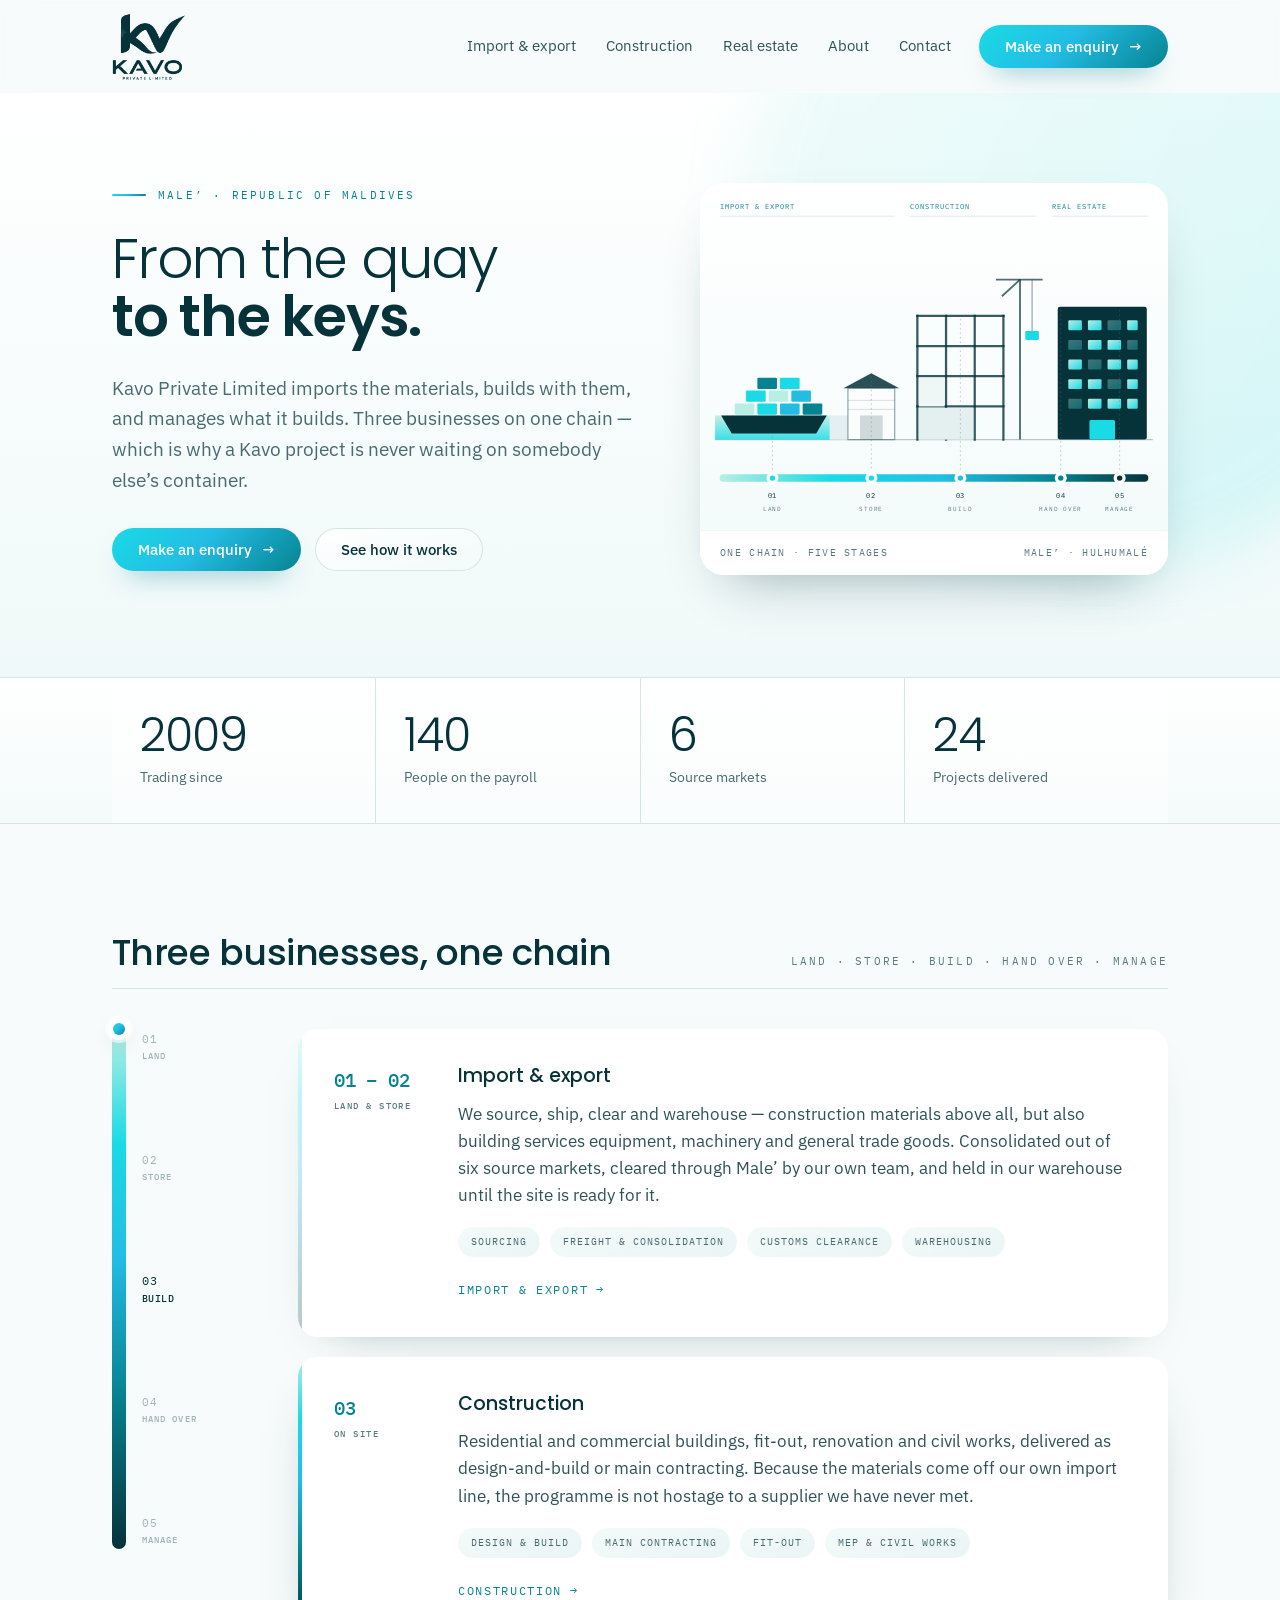
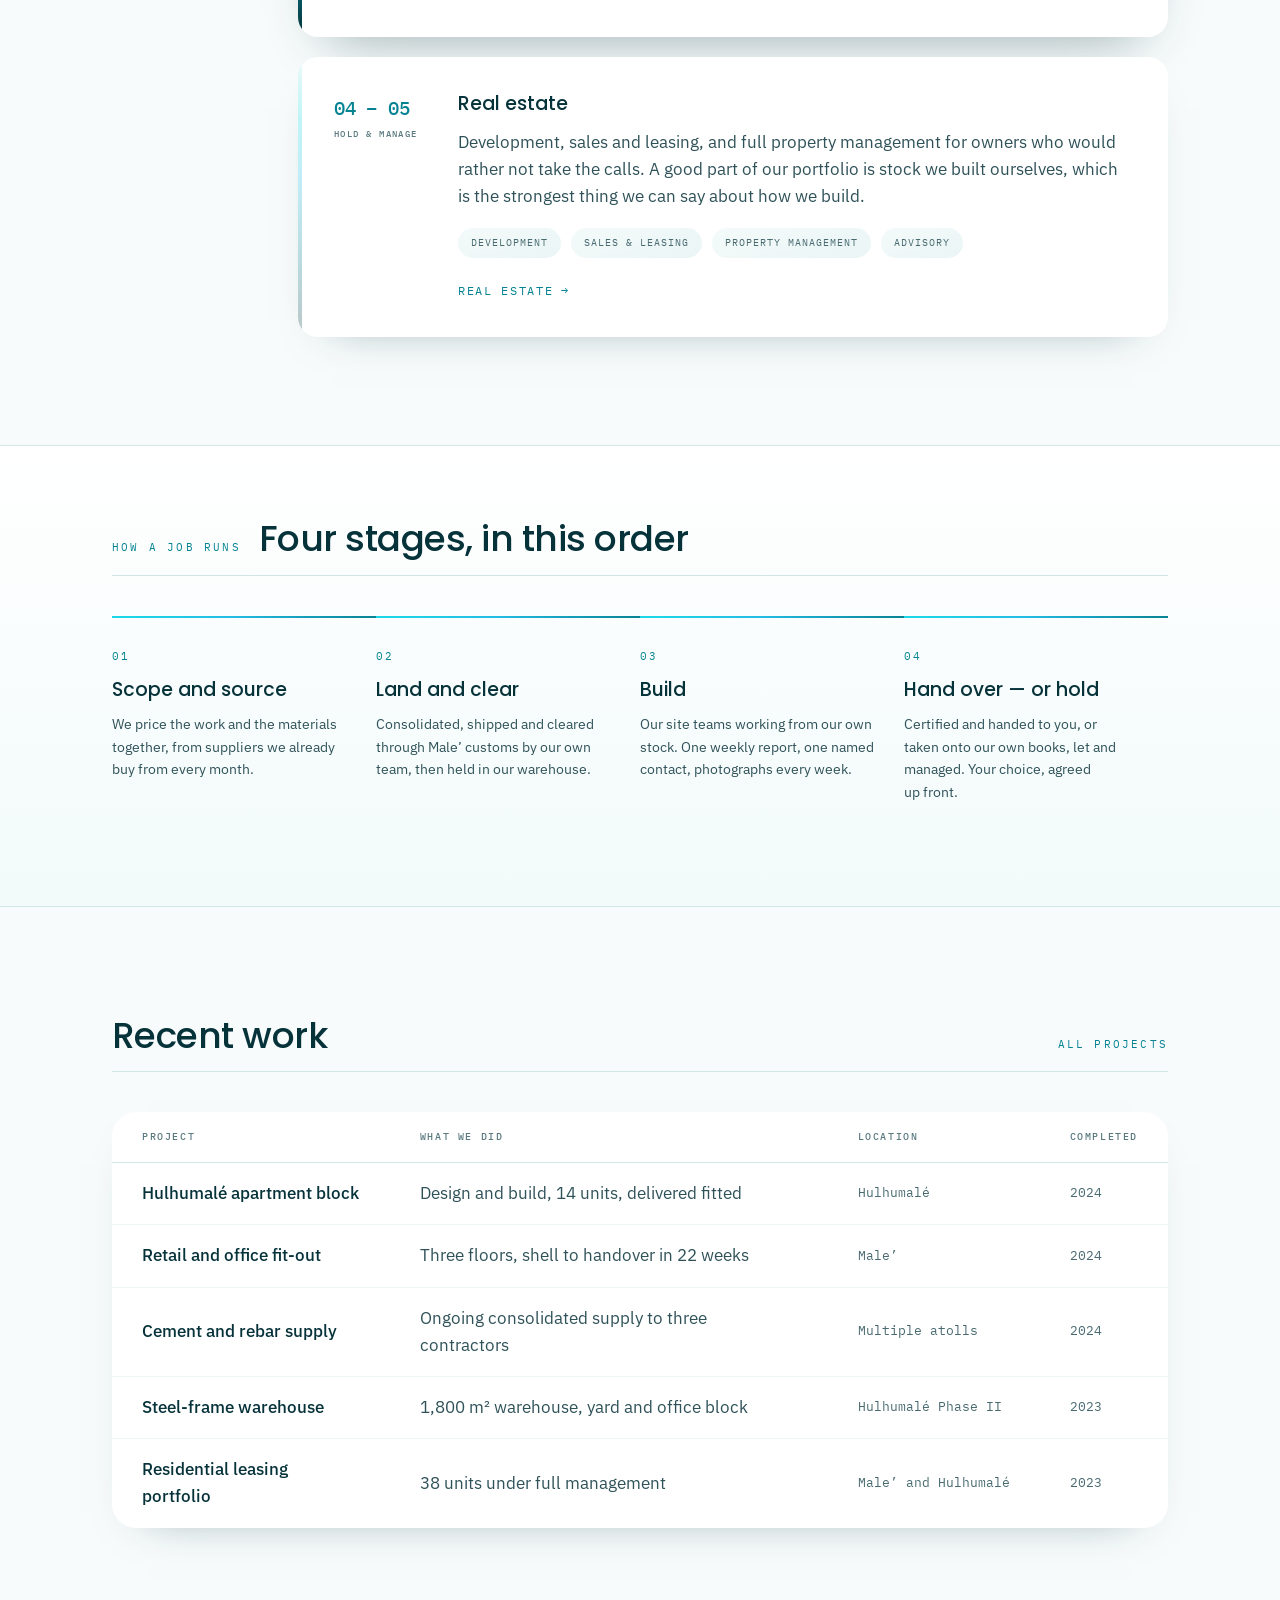
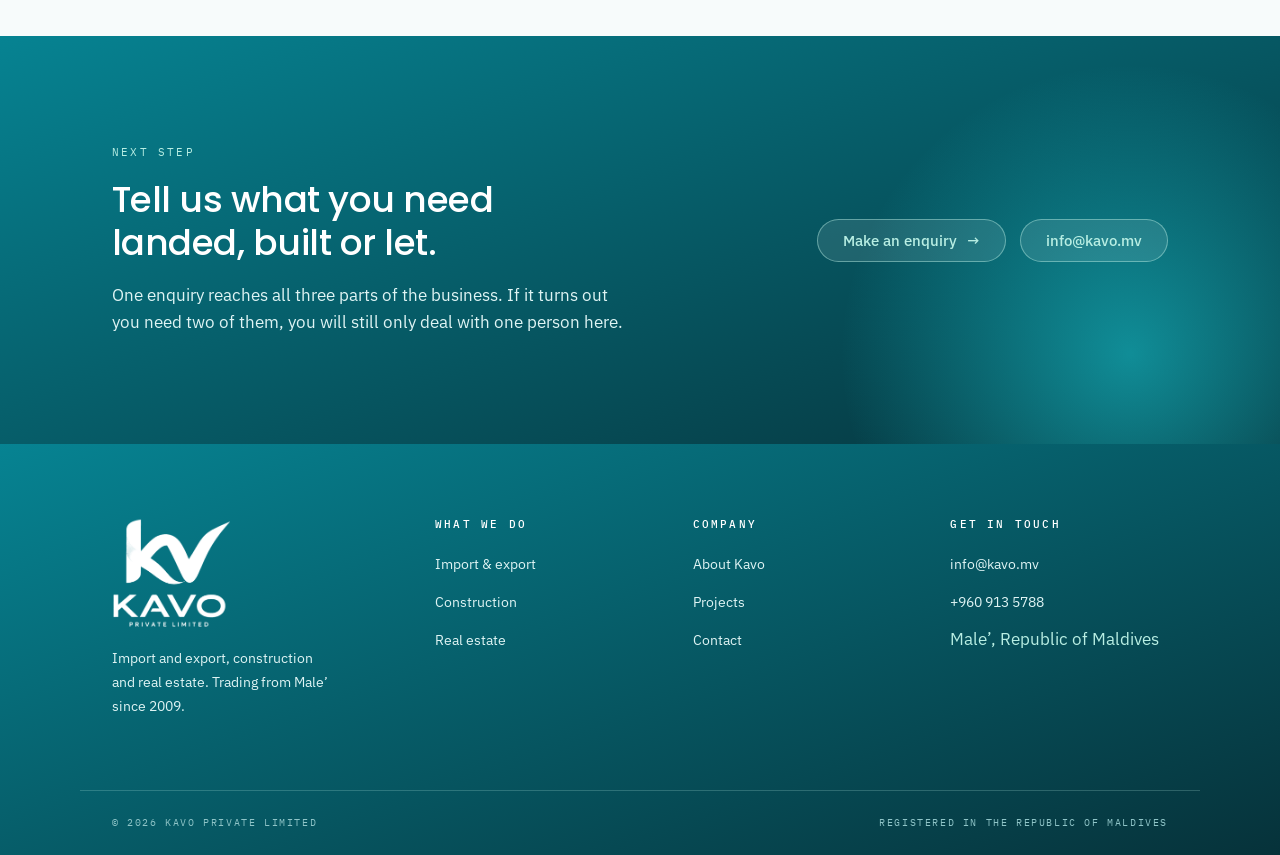
==== commit 424b7264: "Use the real contact number Replaces the brand kit's +960 000 0000 placeholder with +960 913 5788 ac" ====
--- a/index.html
+++ b/index.html
@@ -386,7 +386,7 @@
       <h4>Get in touch</h4>
       <ul>
         <li><a href="mailto:info@kavo.mv">info@kavo.mv</a></li>
-        <li><a href="tel:+9600000000">+960 000 0000</a></li>
+        <li><a href="tel:+9609135788">+960 913 5788</a></li>
         <li>Male&rsquo;, Republic of Maldives</li>
       </ul>
     </div>
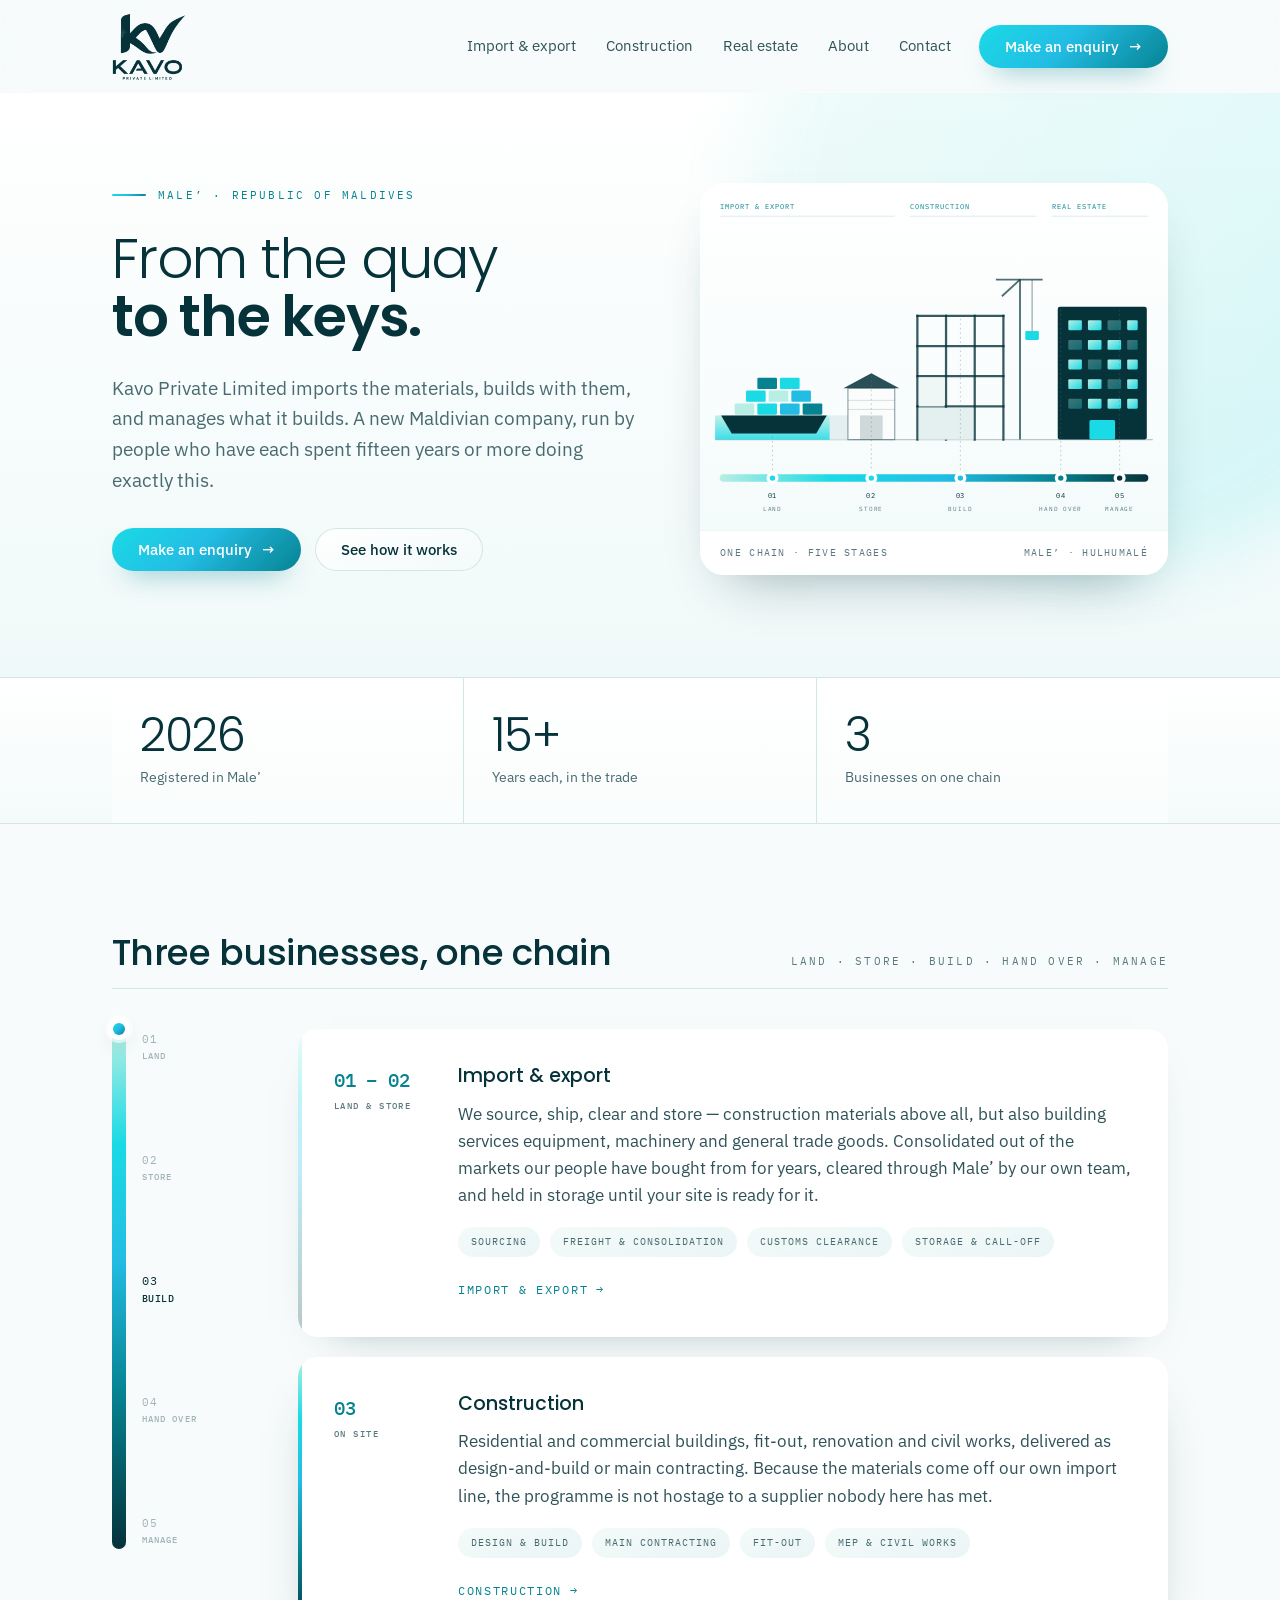
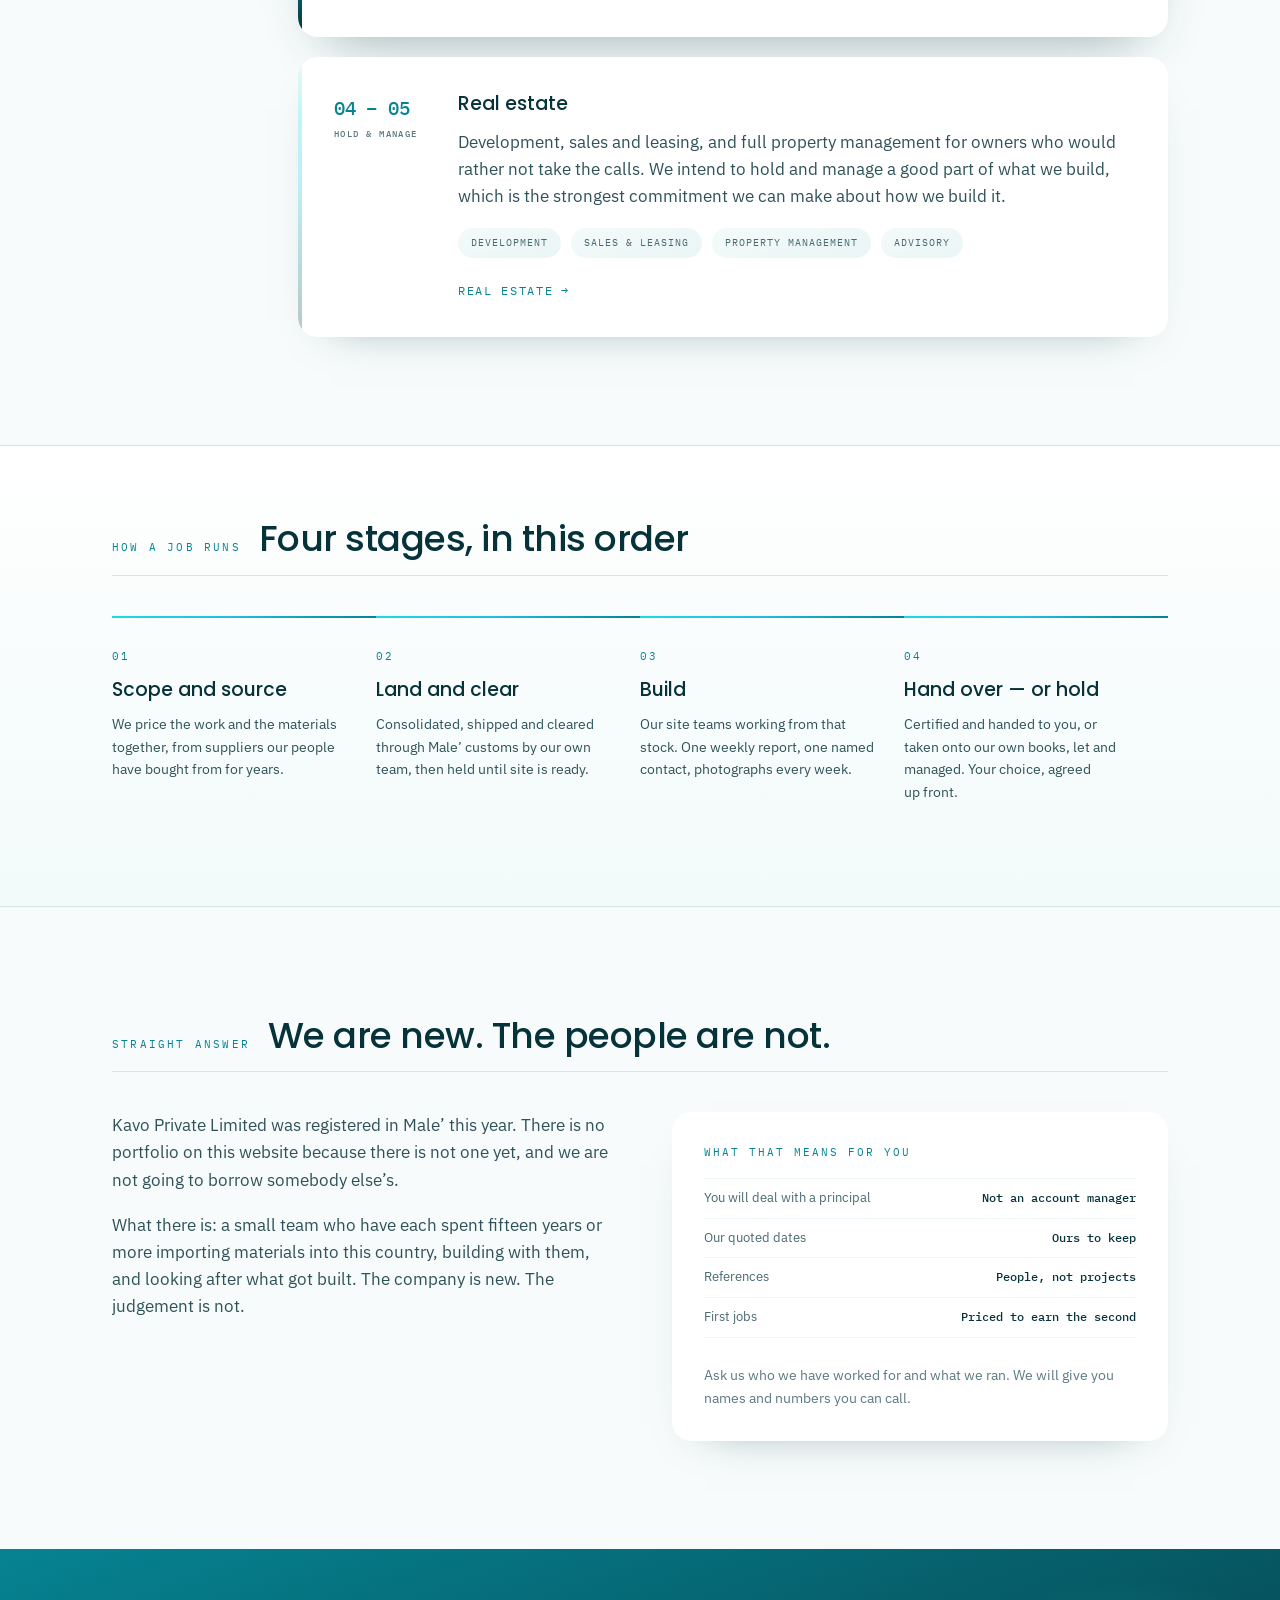
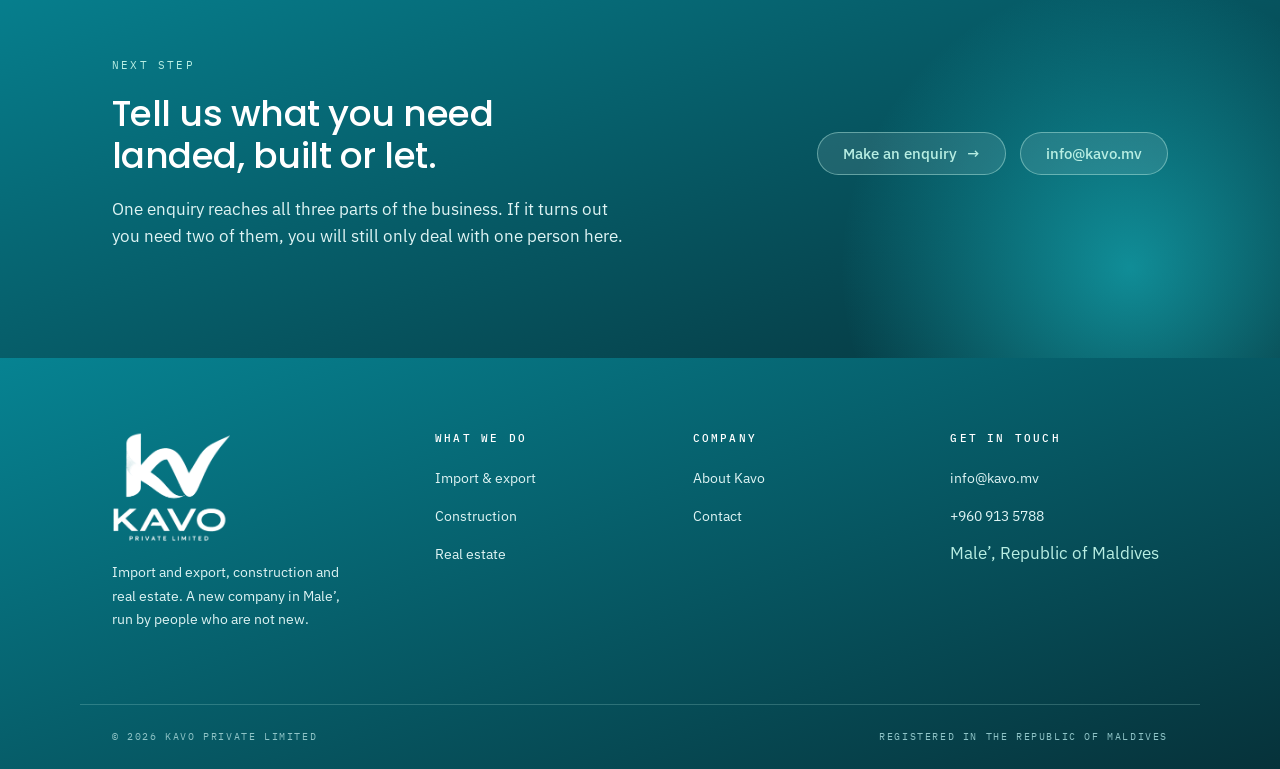
==== commit 86e4c0b5: "Rewrite copy for a newly registered company Kavo was registered this month and has no completed proj" ====
--- a/index.html
+++ b/index.html
@@ -14,7 +14,7 @@
 
 <noscript><style>.rise{opacity:1!important;transform:none!important}.step::before{width:100%!important}</style></noscript>
 <title>Kavo Private Limited &mdash; import and export, construction and real estate, Maldives</title>
-<meta name="description" content="Kavo Private Limited imports building materials and general goods, builds residential and commercial property, and manages real estate. Male&#39;, Republic of Maldives.">
+<meta name="description" content="A new Maldivian company in Male&#39;: importing building materials and general goods, construction, and real estate &mdash; run by a team with fifteen years and more in the trade.">
 </head>
 <body>
 <a class="skiplink" href="#main">Skip to content</a>
@@ -44,7 +44,7 @@
     <div class="hero__copy">
       <p class="label hero__place">Male&rsquo; &middot; Republic of Maldives</p>
       <h1 class="display">From the quay<br><em>to the keys.</em></h1>
-      <p class="lede measure">Kavo Private Limited imports the materials, builds with them, and manages what it builds. Three businesses on one chain &mdash; which is why a Kavo project is never waiting on somebody else&rsquo;s container.</p>
+      <p class="lede measure">Kavo Private Limited imports the materials, builds with them, and manages what it builds. A new Maldivian company, run by people who have each spent fifteen years or more doing exactly this.</p>
       <div class="hero__actions">
         <a class="btn btn--primary" href="contact.html">Make an enquiry <span class="arw" aria-hidden="true">&rarr;</span></a>
         <a class="btn btn--ghost" href="#chain">See how it works</a>
@@ -204,20 +204,16 @@
   <div class="wrap">
     <div class="figs__grid">
       <div class="fig">
-        <p class="fig__n">2009</p>
-        <p class="fig__t">Trading since</p>
+        <p class="fig__n">2026</p>
+        <p class="fig__t">Registered in Male&rsquo;</p>
       </div>
       <div class="fig">
-        <p class="fig__n">140</p>
-        <p class="fig__t">People on the payroll</p>
+        <p class="fig__n">15+</p>
+        <p class="fig__t">Years each, in the trade</p>
       </div>
       <div class="fig">
-        <p class="fig__n">6</p>
-        <p class="fig__t">Source markets</p>
-      </div>
-      <div class="fig">
-        <p class="fig__n">24</p>
-        <p class="fig__t">Projects delivered</p>
+        <p class="fig__n">3</p>
+        <p class="fig__t">Businesses on one chain</p>
       </div>
     </div>
   </div>
@@ -247,12 +243,12 @@
         <p class="dband__d mono">01 &ndash; 02<span>Land &amp; store</span></p>
         <div class="dband__body">
           <h3 class="h3">Import &amp; export</h3>
-          <p>We source, ship, clear and warehouse &mdash; construction materials above all, but also building services equipment, machinery and general trade goods. Consolidated out of six source markets, cleared through Male&rsquo; by our own team, and held in our warehouse until the site is ready for it.</p>
+          <p>We source, ship, clear and store &mdash; construction materials above all, but also building services equipment, machinery and general trade goods. Consolidated out of the markets our people have bought from for years, cleared through Male&rsquo; by our own team, and held in storage until your site is ready for it.</p>
           <ul class="dband__list">
             <li>Sourcing</li>
             <li>Freight &amp; consolidation</li>
             <li>Customs clearance</li>
-            <li>Warehousing</li>
+            <li>Storage &amp; call-off</li>
           </ul>
           <p style="margin-top:6px"><a class="textlink" href="import-export.html">Import &amp; export <span class="arw" aria-hidden="true">&rarr;</span></a></p>
         </div>
@@ -261,7 +257,7 @@
         <p class="dband__d mono">03<span>On site</span></p>
         <div class="dband__body">
           <h3 class="h3">Construction</h3>
-          <p>Residential and commercial buildings, fit-out, renovation and civil works, delivered as design-and-build or main contracting. Because the materials come off our own import line, the programme is not hostage to a supplier we have never met.</p>
+          <p>Residential and commercial buildings, fit-out, renovation and civil works, delivered as design-and-build or main contracting. Because the materials come off our own import line, the programme is not hostage to a supplier nobody here has met.</p>
           <ul class="dband__list">
             <li>Design &amp; build</li>
             <li>Main contracting</li>
@@ -275,7 +271,7 @@
         <p class="dband__d mono">04 &ndash; 05<span>Hold &amp; manage</span></p>
         <div class="dband__body">
           <h3 class="h3">Real estate</h3>
-          <p>Development, sales and leasing, and full property management for owners who would rather not take the calls. A good part of our portfolio is stock we built ourselves, which is the strongest thing we can say about how we build.</p>
+          <p>Development, sales and leasing, and full property management for owners who would rather not take the calls. We intend to hold and manage a good part of what we build, which is the strongest commitment we can make about how we build it.</p>
           <ul class="dband__list">
             <li>Development</li>
             <li>Sales &amp; leasing</li>
@@ -300,17 +296,17 @@
       <div class="step">
         <span class="step__n mono">01</span>
         <h3 class="h3" style="margin-bottom:10px">Scope and source</h3>
-        <p class="small">We price the work and the materials together, from suppliers we already buy from every month.</p>
+        <p class="small">We price the work and the materials together, from suppliers our people have bought from for years.</p>
       </div>
       <div class="step">
         <span class="step__n mono">02</span>
         <h3 class="h3" style="margin-bottom:10px">Land and clear</h3>
-        <p class="small">Consolidated, shipped and cleared through Male&rsquo; customs by our own team, then held in our warehouse.</p>
+        <p class="small">Consolidated, shipped and cleared through Male&rsquo; customs by our own team, then held until site is ready.</p>
       </div>
       <div class="step">
         <span class="step__n mono">03</span>
         <h3 class="h3" style="margin-bottom:10px">Build</h3>
-        <p class="small">Our site teams working from our own stock. One weekly report, one named contact, photographs every week.</p>
+        <p class="small">Our site teams working from that stock. One weekly report, one named contact, photographs every week.</p>
       </div>
       <div class="step">
         <span class="step__n mono">04</span>
@@ -321,26 +317,26 @@
   </div>
 </section>
 
-<section class="band">
+<section class="band" id="new">
   <div class="wrap">
     <div class="sechead">
-      <h2 class="h2">Recent work</h2>
-      <p class="label label--muted"><a href="construction.html#projects">All projects</a></p>
-    </div>
-    <div class="record rise">
-      <div class="record__scroll">
-        <table>
-          <thead>
-            <tr><th scope="col">Project</th><th scope="col">What we did</th><th scope="col">Location</th><th scope="col">Completed</th></tr>
-          </thead>
-          <tbody>
-            <tr><td>Hulhumal&eacute; apartment block</td><td>Design and build, 14 units, delivered fitted</td><td class="num">Hulhumal&eacute;</td><td class="num">2024</td></tr>
-            <tr><td>Retail and office fit-out</td><td>Three floors, shell to handover in 22 weeks</td><td class="num">Male&rsquo;</td><td class="num">2024</td></tr>
-            <tr><td>Cement and rebar supply</td><td>Ongoing consolidated supply to three contractors</td><td class="num">Multiple atolls</td><td class="num">2024</td></tr>
-            <tr><td>Steel-frame warehouse</td><td>1,800 m&sup2; warehouse, yard and office block</td><td class="num">Hulhumal&eacute; Phase II</td><td class="num">2023</td></tr>
-            <tr><td>Residential leasing portfolio</td><td>38 units under full management</td><td class="num">Male&rsquo; and Hulhumal&eacute;</td><td class="num">2023</td></tr>
-          </tbody>
-        </table>
+      <p class="label">Straight answer</p>
+      <h2 class="h2">We are new. The people are not.</h2>
+    </div>
+    <div class="grid grid--2" style="gap:clamp(32px,5vw,64px);align-items:start">
+      <div style="display:flex;flex-direction:column;gap:18px">
+        <p>Kavo Private Limited was registered in Male&rsquo; this year. There is no portfolio on this website because there is not one yet, and we are not going to borrow somebody else&rsquo;s.</p>
+        <p>What there is: a small team who have each spent fifteen years or more importing materials into this country, building with them, and looking after what got built. The company is new. The judgement is not.</p>
+      </div>
+      <div class="card rise">
+        <p class="card__k">What that means for you</p>
+        <ul class="plate__spec" style="margin-top:4px">
+          <li><span>You will deal with a principal</span><b>Not an account manager</b></li>
+          <li><span>Our quoted dates</span><b>Ours to keep</b></li>
+          <li><span>References</span><b>People, not projects</b></li>
+          <li><span>First jobs</span><b>Priced to earn the second</b></li>
+        </ul>
+        <p class="small" style="margin-top:14px;color:var(--slate)">Ask us who we have worked for and what we ran. We will give you names and numbers you can call.</p>
       </div>
     </div>
   </div>
@@ -364,7 +360,7 @@
   <div class="wrap ftr__top">
     <div class="ftr__brand">
       <img src="assets/kavo-lockup-white.png" alt="Kavo Private Limited" width="1048" height="982">
-      <p>Import and export, construction and real estate. Trading from Male&rsquo; since 2009.</p>
+      <p>Import and export, construction and real estate. A new company in Male&rsquo;, run by people who are not new.</p>
     </div>
     <div>
       <h4>What we do</h4>
@@ -378,8 +374,7 @@
       <h4>Company</h4>
       <ul>
         <li><a href="about.html">About Kavo</a></li>
-        <li><a href="construction.html#projects">Projects</a></li>
-        <li><a href="contact.html">Contact</a></li>
+                <li><a href="contact.html">Contact</a></li>
       </ul>
     </div>
     <div>
--- a/css/kavo.css
+++ b/css/kavo.css
@@ -337,7 +337,7 @@
 }
 .figs__grid {
   display: grid;
-  grid-template-columns: repeat(4, 1fr);
+  grid-template-columns: repeat(3, 1fr);
   gap: 1px;
   background: var(--line);
 }
@@ -556,7 +556,7 @@
   color: var(--abyss);
 }
 
-/* Photography slots — brand kit reserves these for real photography */
+/* Photography */
 .photoslot {
   border-radius: var(--r);
   overflow: hidden;
@@ -564,7 +564,14 @@
   box-shadow: var(--shadow);
 }
 .photoslot__img {
-  height: 200px;
+  display: block;
+  width: 100%;
+  height: 210px;
+  object-fit: cover;
+  background: linear-gradient(160deg, #EEF6F6, #E4EFEF);
+}
+/* An empty slot, until real photography replaces it */
+.photoslot__img--empty {
   background: repeating-linear-gradient(45deg, #E4EFEF 0 10px, #F4FAFA 10px 20px);
   display: flex;
   align-items: center;
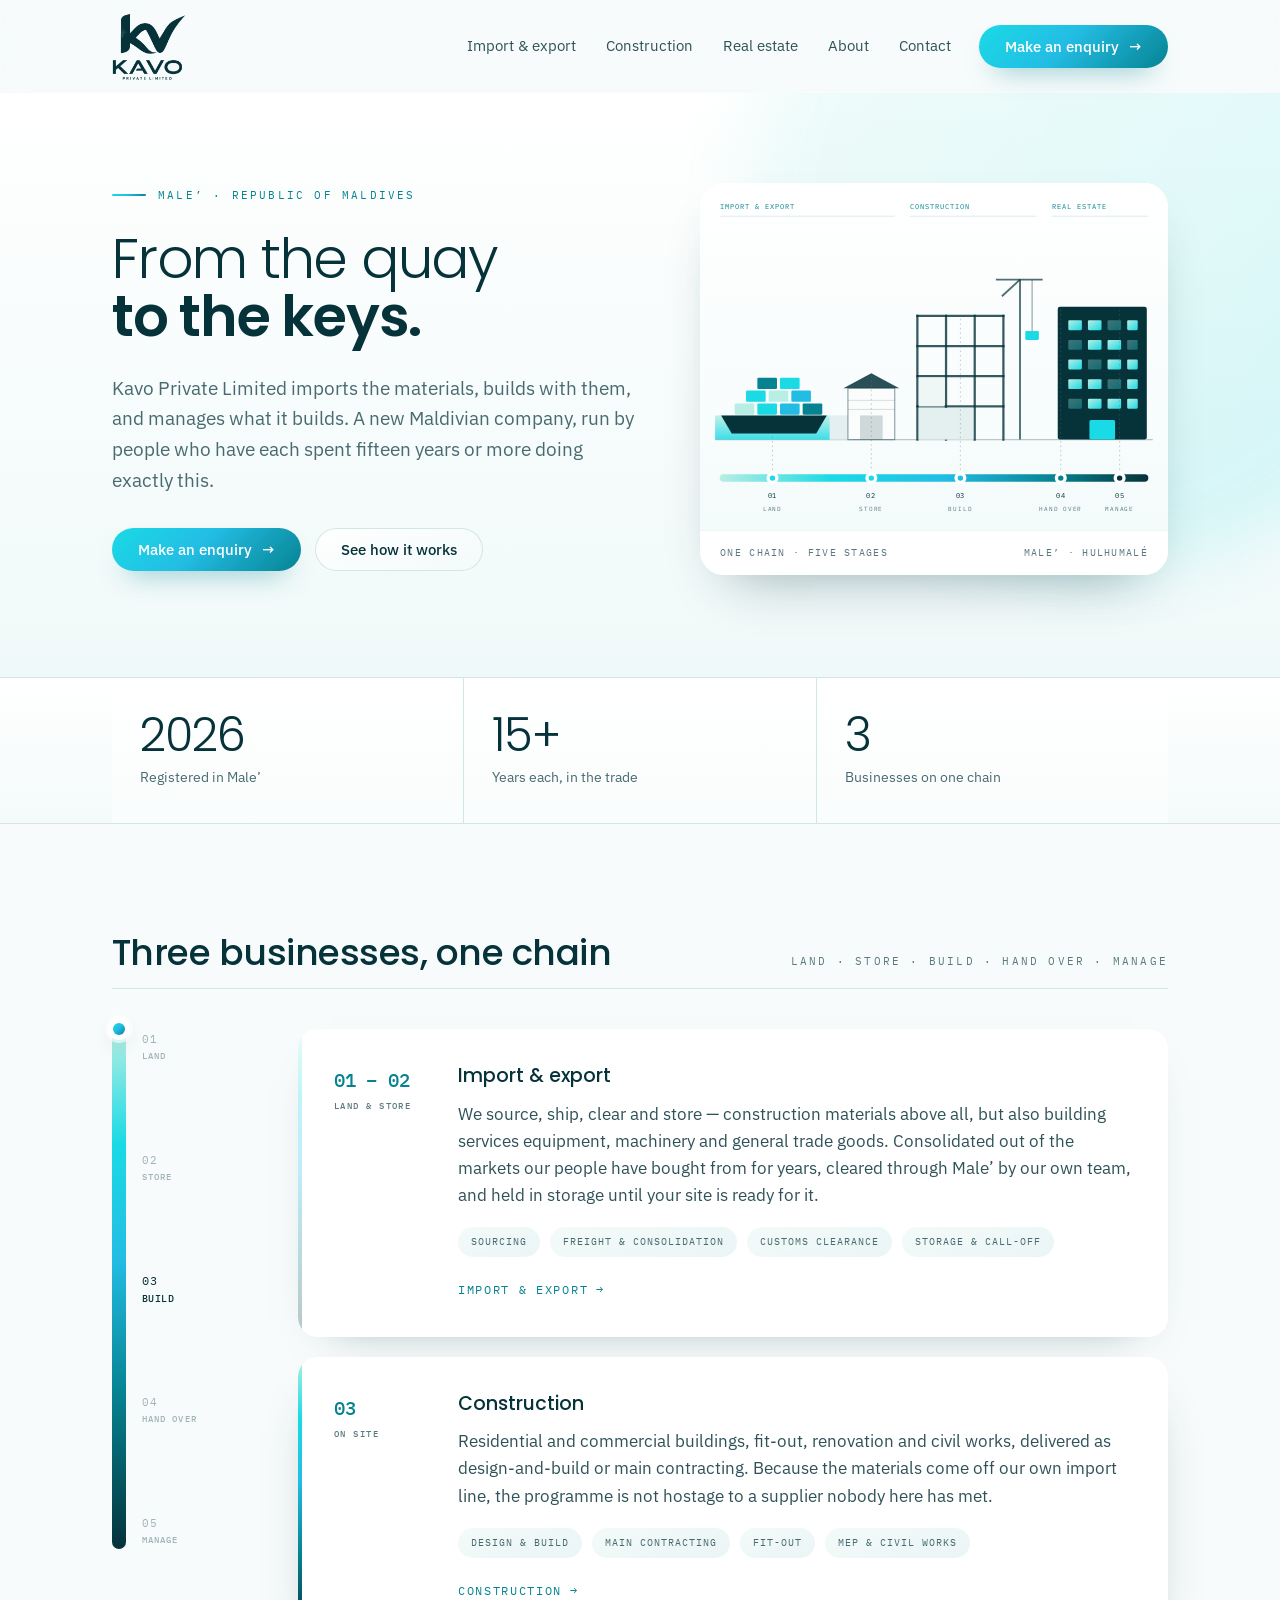
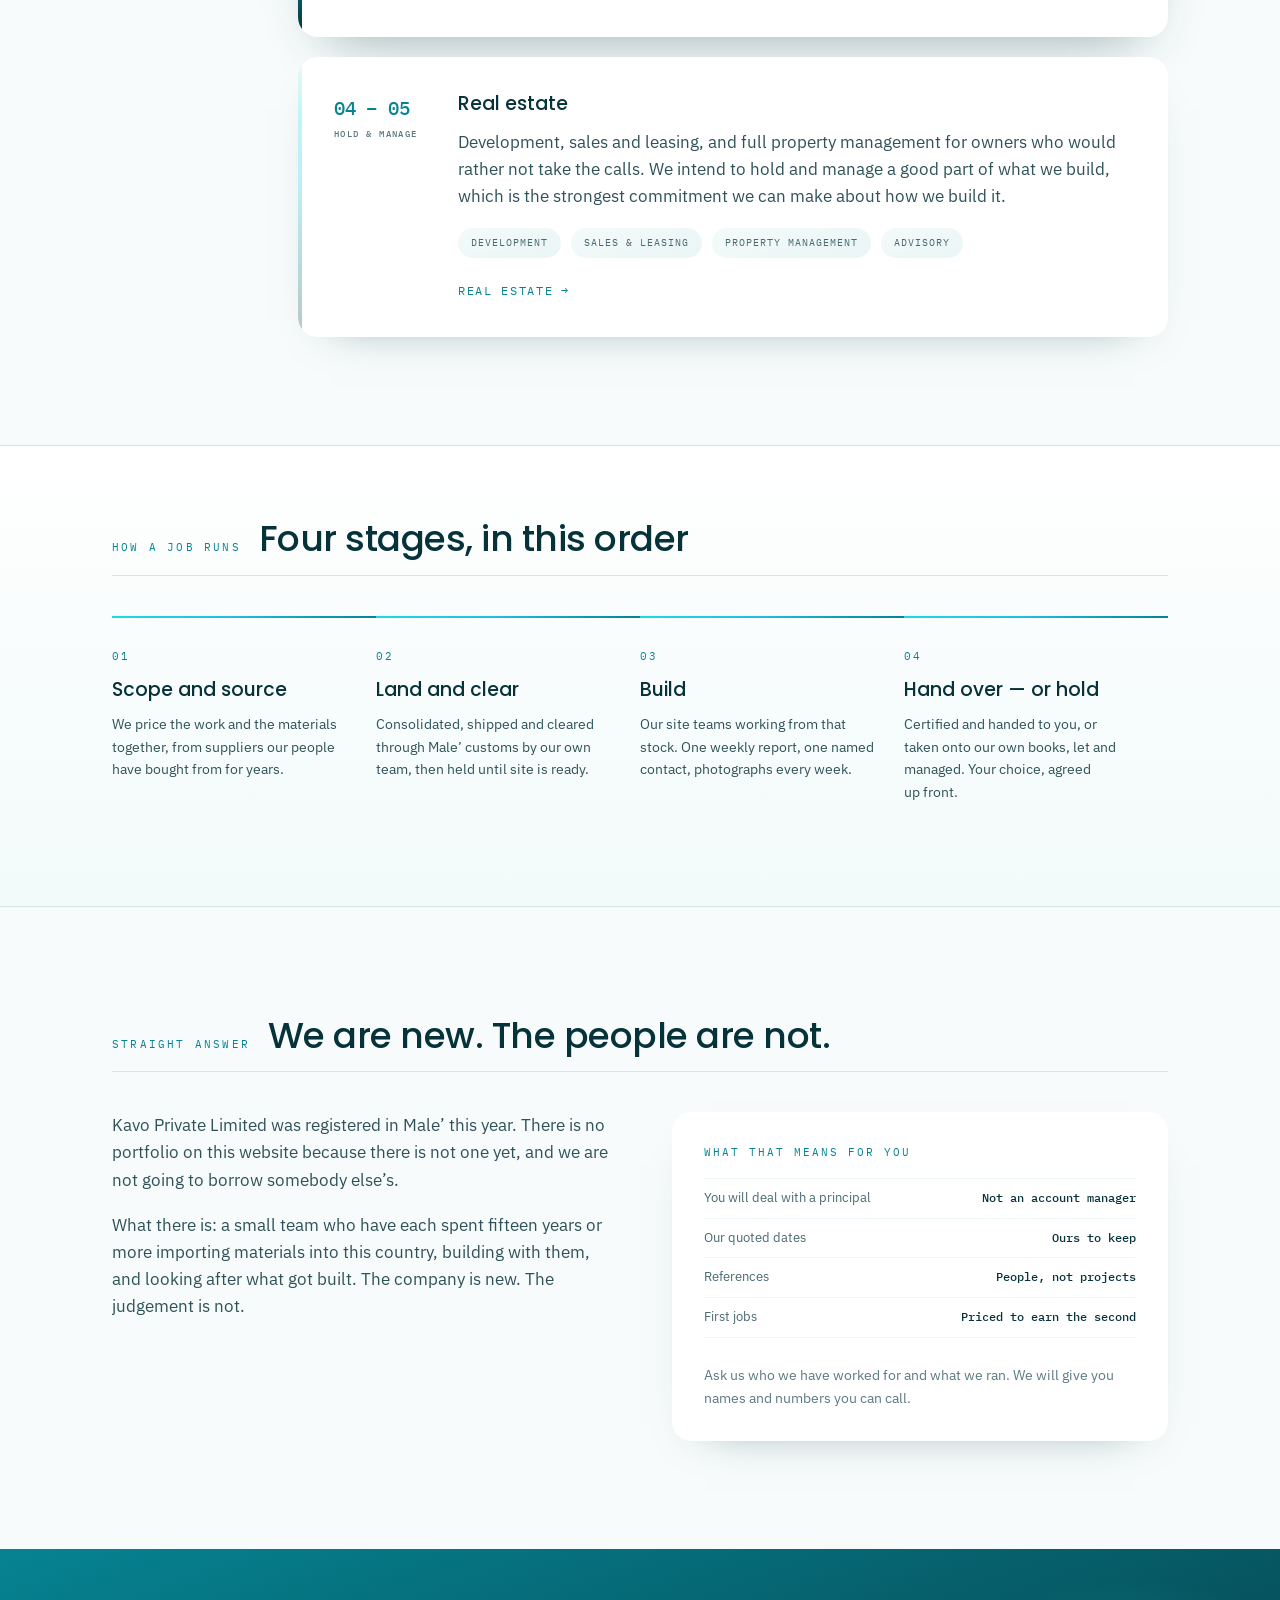
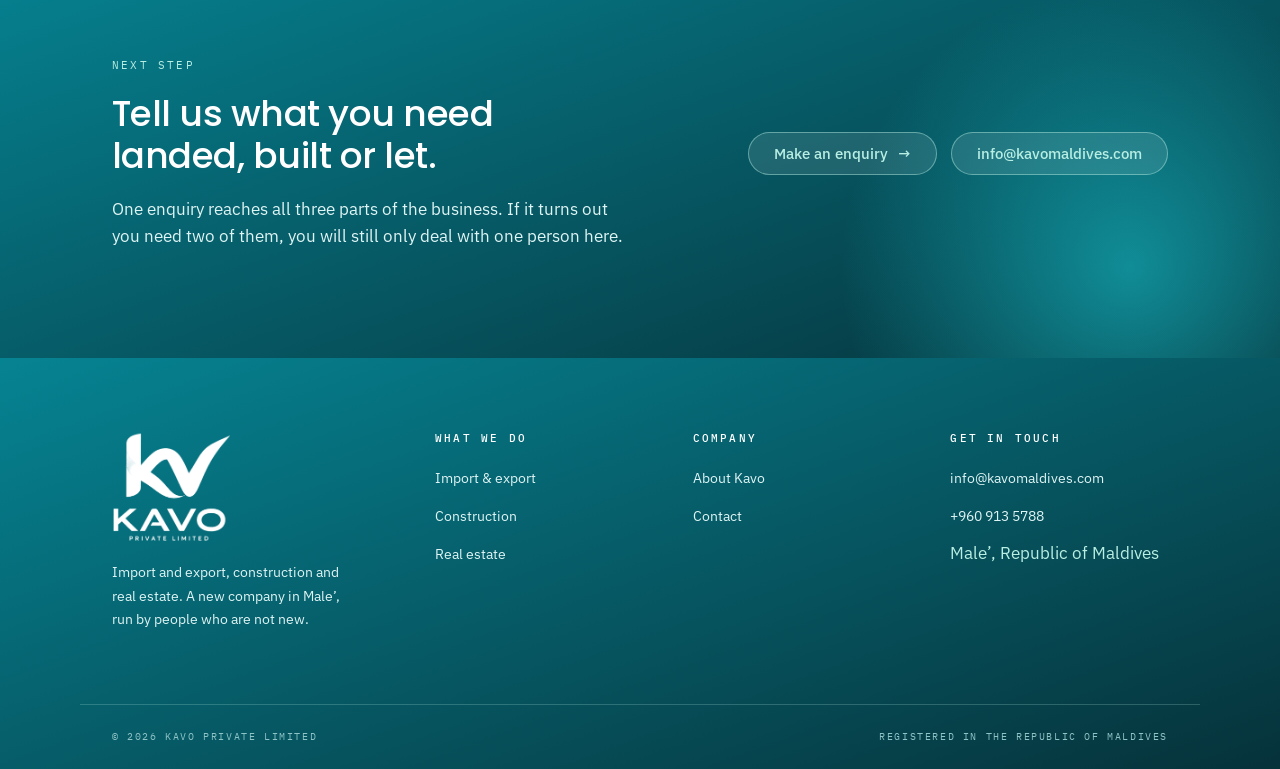
==== commit 7e91f2da: "Use the real email address info@kavo.mv becomes info@kavomaldives.com across all six pages, the enqu" ====
--- a/index.html
+++ b/index.html
@@ -351,7 +351,7 @@
     </div>
     <div style="display:flex;gap:14px;flex-wrap:wrap;position:relative;z-index:1">
       <a class="btn btn--onDark" href="contact.html">Make an enquiry <span class="arw" aria-hidden="true">&rarr;</span></a>
-      <a class="btn btn--onDark" href="mailto:info@kavo.mv">info@kavo.mv</a>
+      <a class="btn btn--onDark" href="mailto:info@kavomaldives.com">info@kavomaldives.com</a>
     </div>
   </div>
 </section>
@@ -380,7 +380,7 @@
     <div>
       <h4>Get in touch</h4>
       <ul>
-        <li><a href="mailto:info@kavo.mv">info@kavo.mv</a></li>
+        <li><a href="mailto:info@kavomaldives.com">info@kavomaldives.com</a></li>
         <li><a href="tel:+9609135788">+960 913 5788</a></li>
         <li>Male&rsquo;, Republic of Maldives</li>
       </ul>
